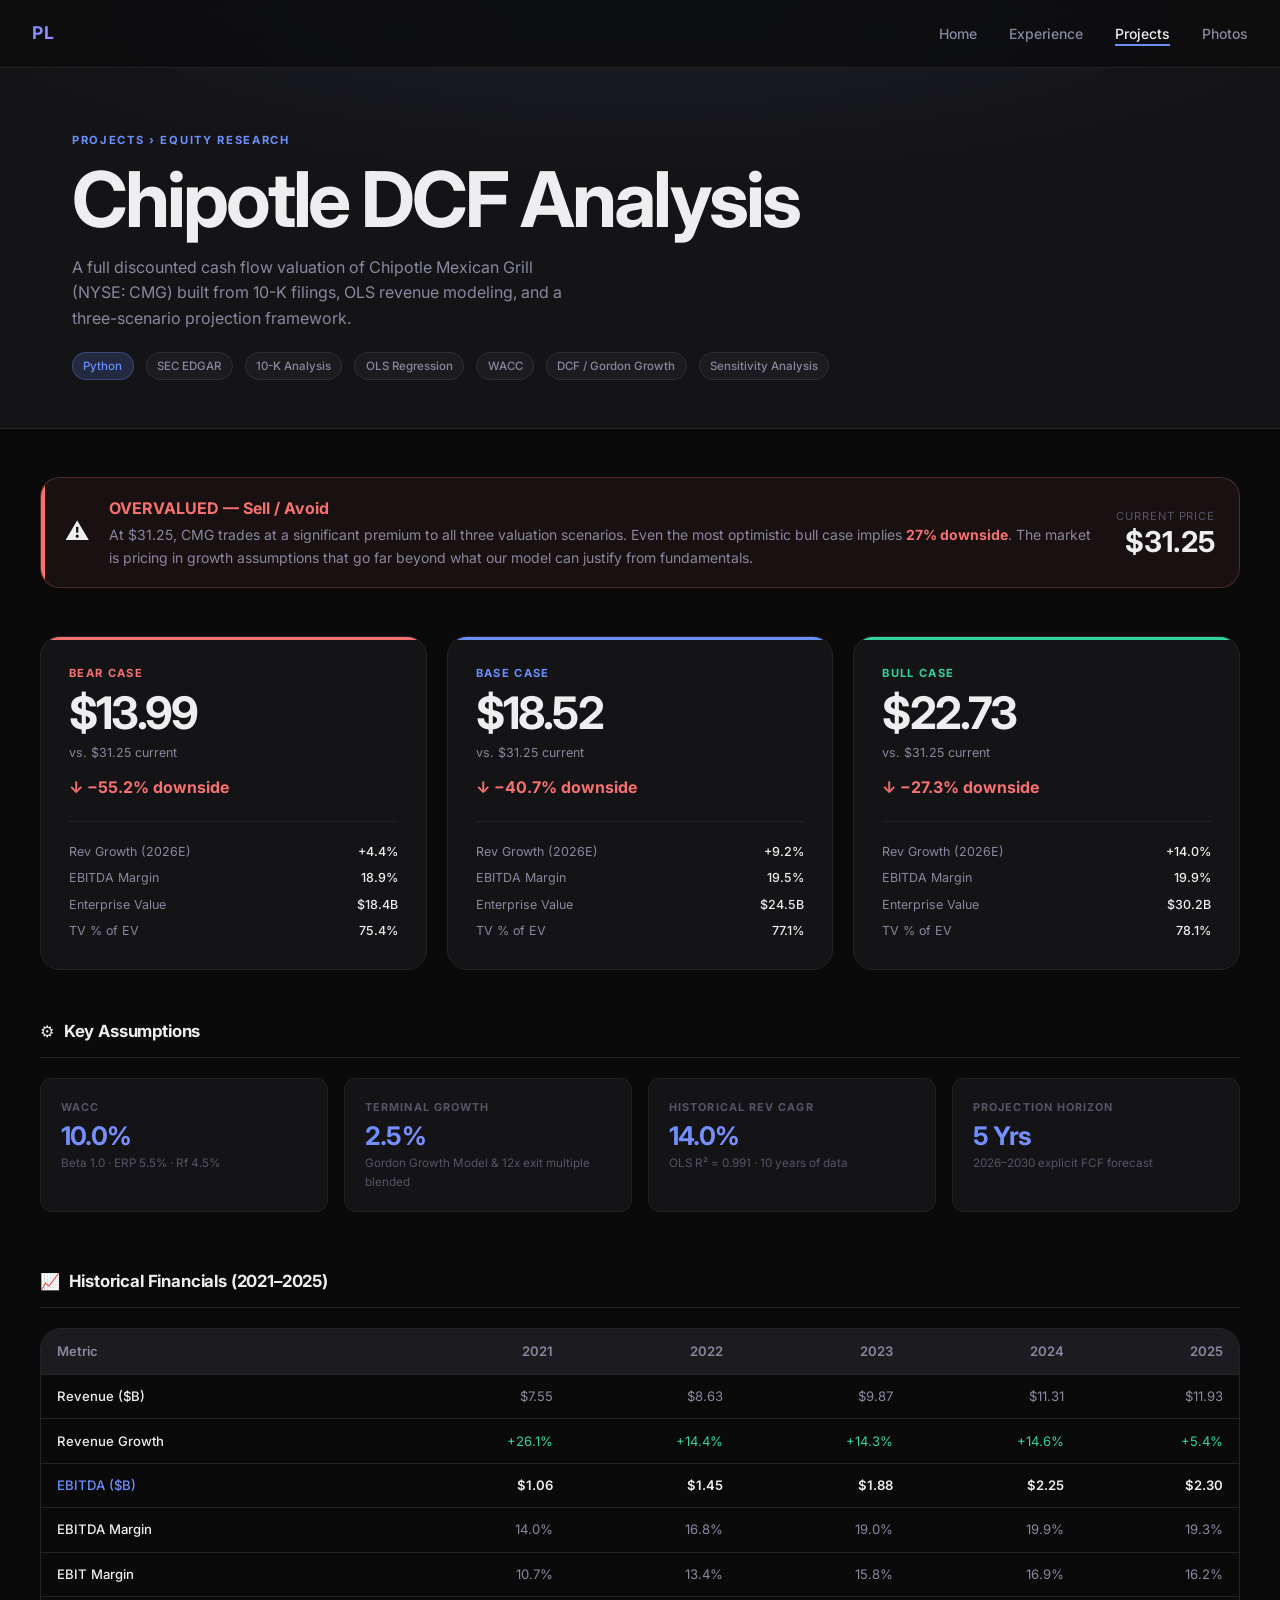
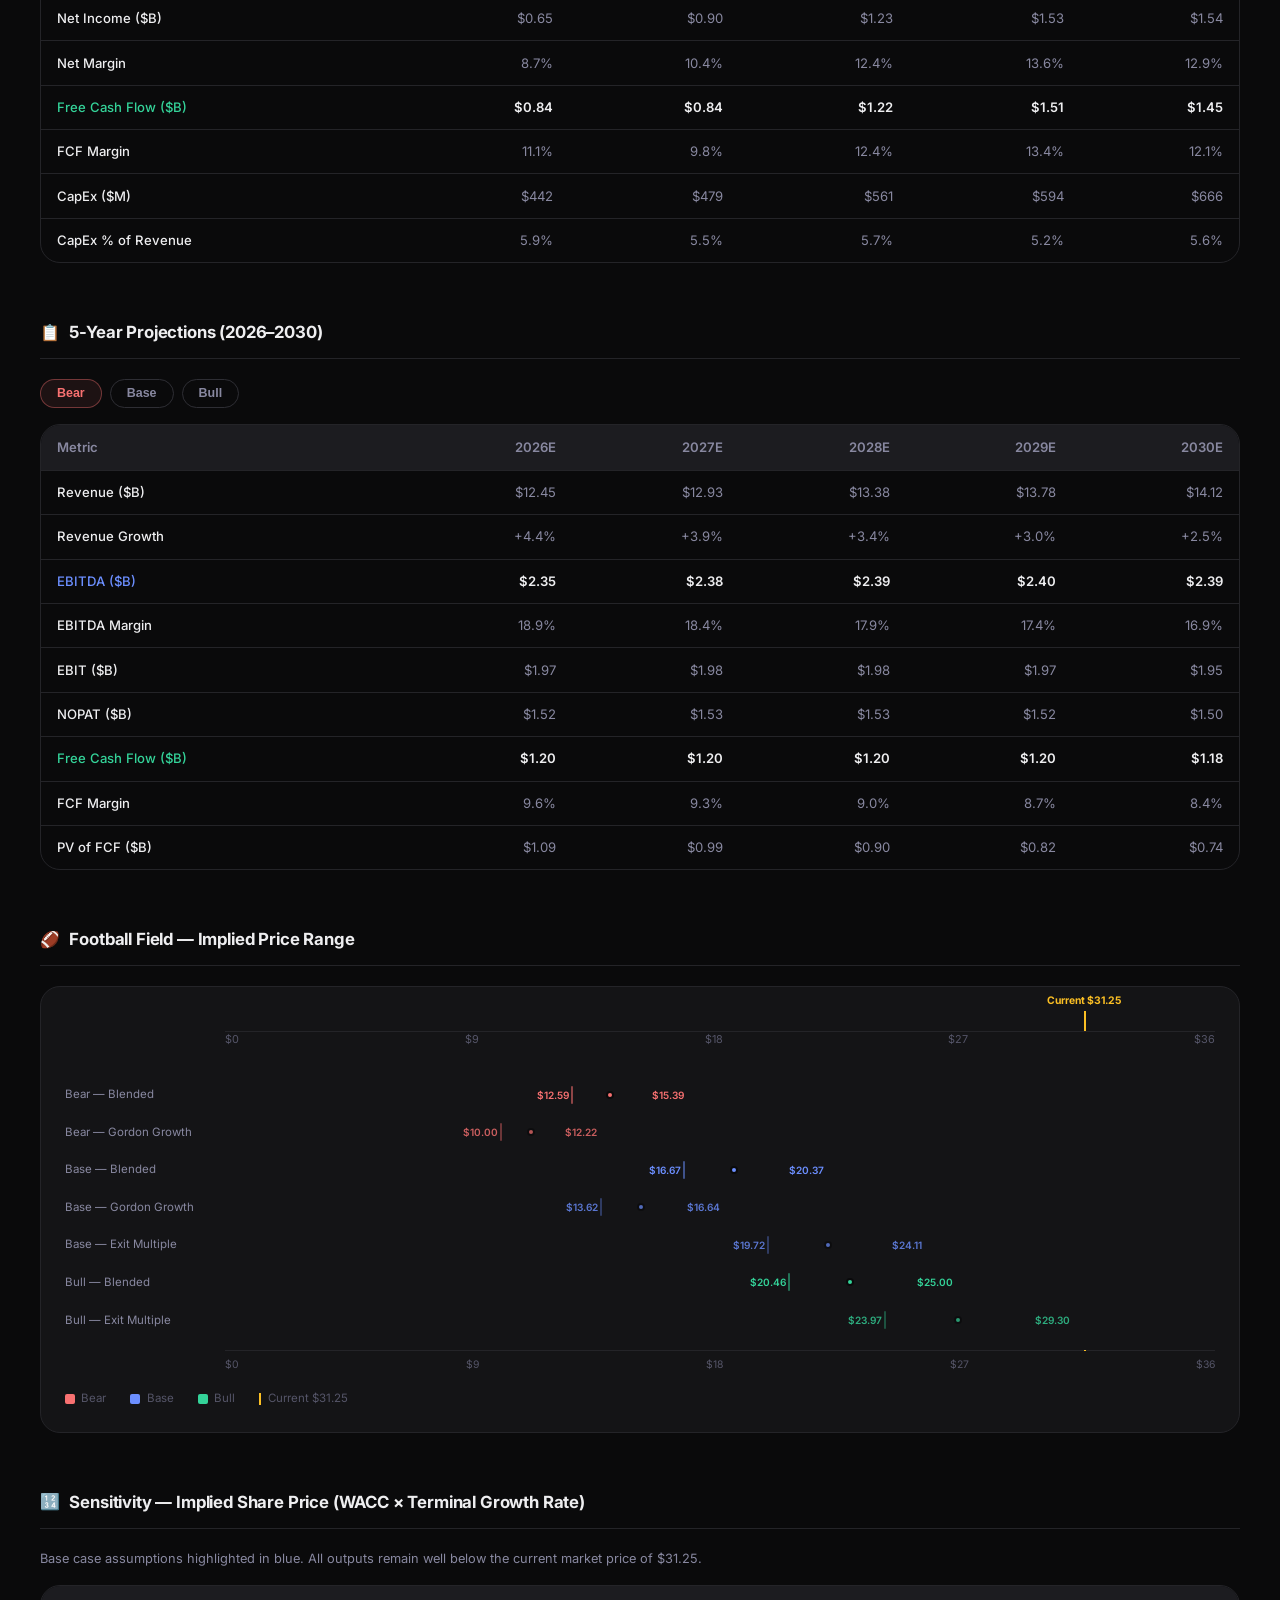
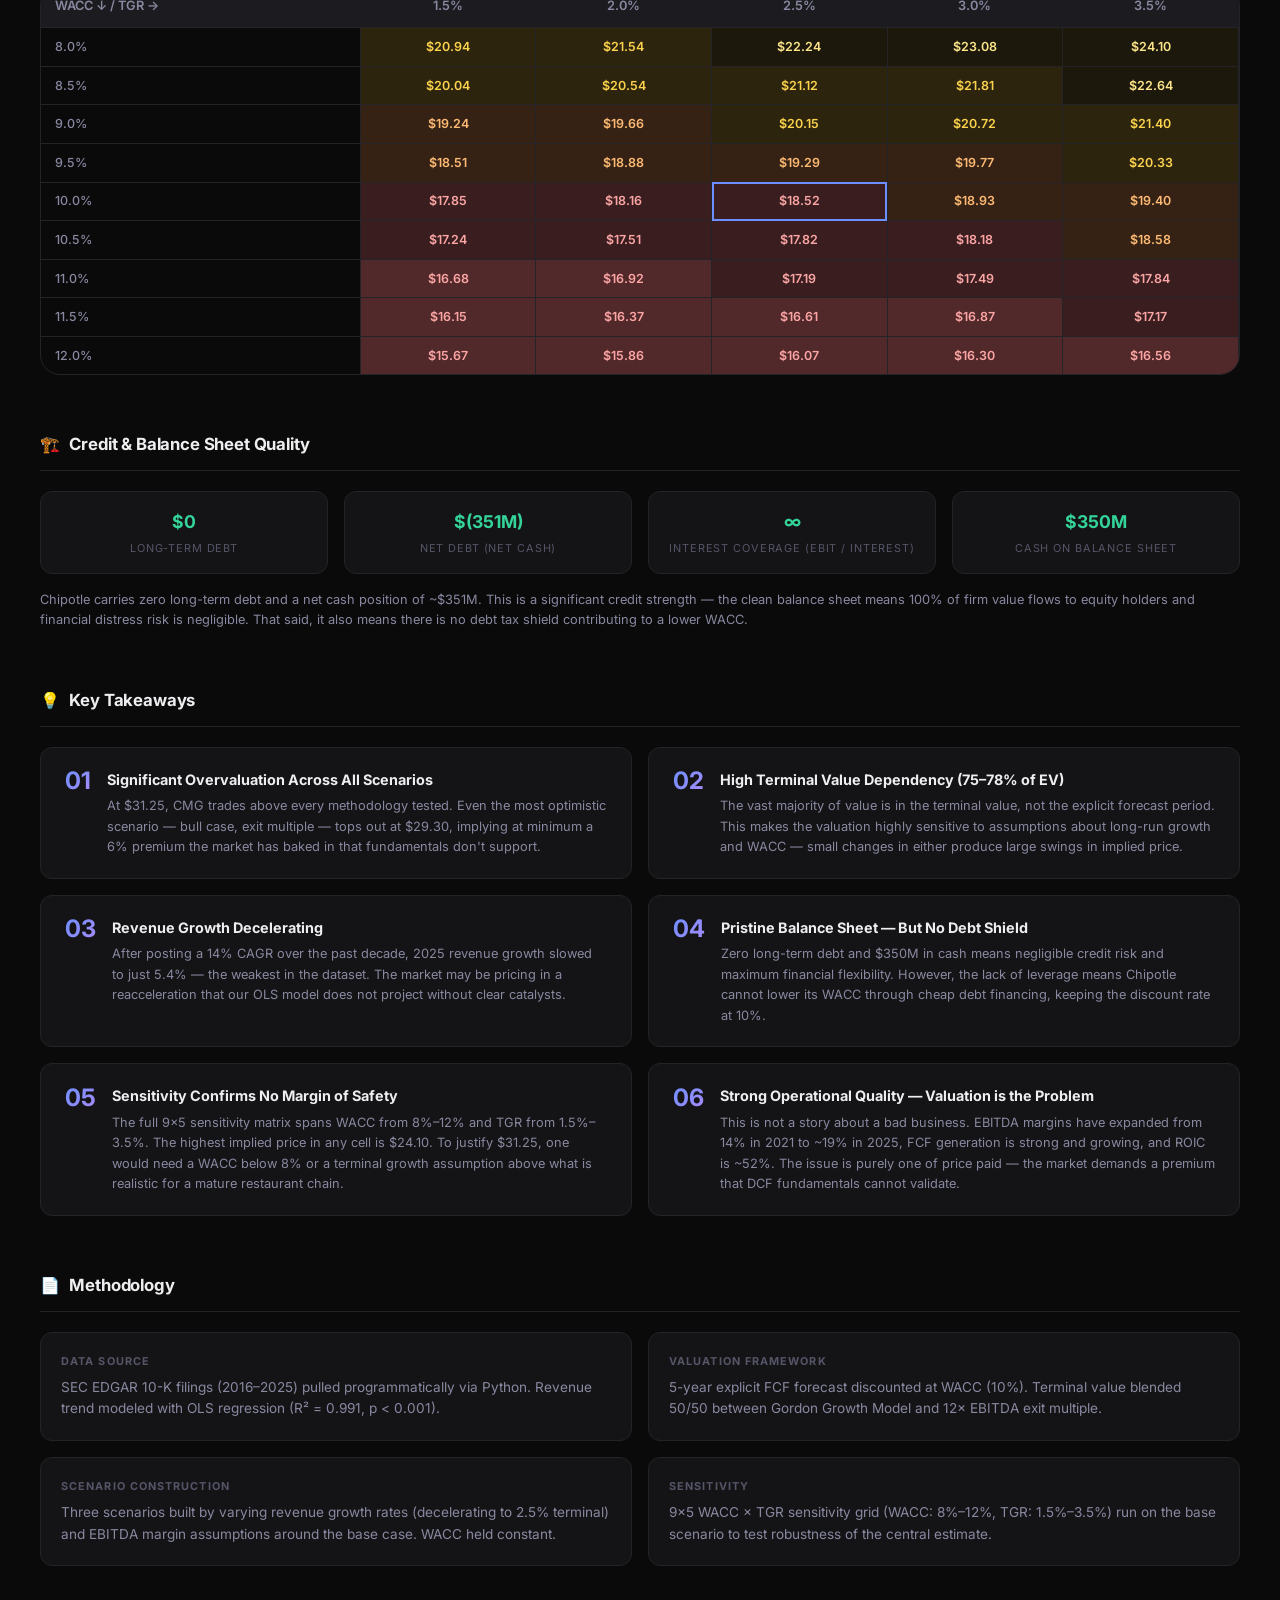
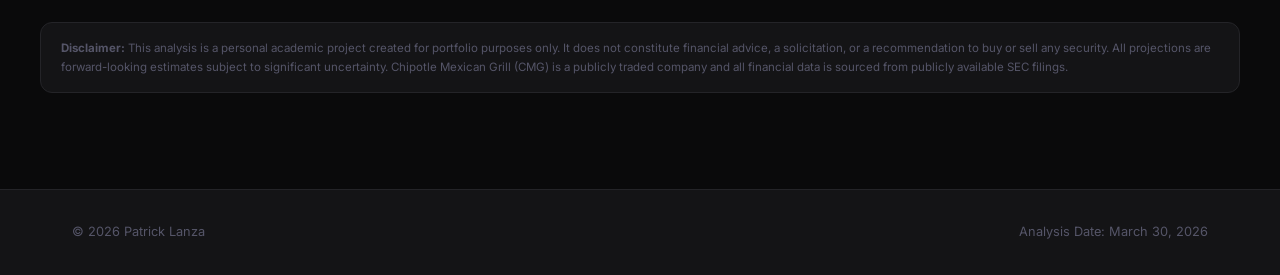
==== chipotle-dcf.html @ e3b1b2a8 "Add files via upload adding chipotle DCF" ====
<!DOCTYPE html>
<html lang="en">
<head>
  <meta charset="UTF-8" />
  <meta name="viewport" content="width=device-width, initial-scale=1.0" />
  <title>Chipotle DCF &mdash; Pat Lanza</title>
  <link rel="stylesheet" href="style.css" />
  <link rel="preconnect" href="https://fonts.googleapis.com" />
  <link rel="preconnect" href="https://fonts.gstatic.com" crossorigin />
  <link href="https://fonts.googleapis.com/css2?family=Inter:wght@300;400;500;600;700&family=Playfair+Display:ital,wght@0,700;1,700&display=swap" rel="stylesheet" />
  <style>
    /* ── DCF-specific styles ── */
    .dcf-main { padding: 3rem 0 6rem; }

    /* Verdict banner */
    .verdict-banner {
      display: flex; align-items: center; gap: 1.25rem;
      padding: 1.1rem 1.5rem;
      background: rgba(248,113,113,0.06);
      border: 1px solid rgba(248,113,113,0.25);
      border-radius: var(--radius-lg);
      margin-bottom: 3rem;
      position: relative; overflow: hidden;
    }
    .verdict-banner::before {
      content: '';
      position: absolute; left: 0; top: 0; bottom: 0; width: 4px;
      background: #f87171; border-radius: 4px 0 0 4px;
    }
    .verdict-icon { font-size: 1.5rem; }
    .verdict-text { flex: 1; }
    .verdict-text strong { color: #f87171; }
    .verdict-text p { font-size: 0.875rem; color: var(--text2); margin-top: 0.2rem; }
    .verdict-price-group { display: flex; flex-direction: column; align-items: flex-end; gap: 0.15rem; }
    .verdict-current { font-size: 0.7rem; color: var(--text3); text-transform: uppercase; letter-spacing: 0.08em; }
    .verdict-price-val { font-size: 1.8rem; font-weight: 700; color: var(--text); line-height: 1; }

    /* Scenario cards */
    .scenario-grid {
      display: grid; grid-template-columns: repeat(3,1fr); gap: 1.25rem;
      margin-bottom: 3rem;
    }
    .scenario-card {
      background: var(--surface);
      border: 1px solid var(--border);
      border-radius: var(--radius-lg);
      padding: 1.75rem;
      display: flex; flex-direction: column; gap: 0.5rem;
      position: relative; overflow: hidden;
      transition: border-color var(--transition), transform var(--transition), box-shadow var(--transition);
    }
    .scenario-card:hover {
      transform: translateY(-4px);
      box-shadow: 0 12px 40px rgba(0,0,0,0.35);
    }
    .scenario-card::before {
      content: ''; position: absolute; top: 0; left: 0; right: 0; height: 3px;
    }
    .card-bear::before { background: #f87171; }
    .card-base::before { background: var(--accent); }
    .card-bull::before { background: var(--work); }
    .card-bear:hover { border-color: rgba(248,113,113,0.3); }
    .card-base:hover { border-color: rgba(108,143,255,0.3); }
    .card-bull:hover { border-color: rgba(52,211,153,0.3); }

    .scenario-label {
      font-size: 0.7rem; font-weight: 700; letter-spacing: 0.12em; text-transform: uppercase;
    }
    .label-bear { color: #f87171; }
    .label-base { color: var(--accent); }
    .label-bull { color: var(--work); }

    .scenario-price {
      font-size: 2.8rem; font-weight: 700; letter-spacing: -0.04em; line-height: 1;
    }
    .scenario-vs { font-size: 0.78rem; color: var(--text2); }
    .scenario-updown {
      font-size: 1rem; font-weight: 700; margin-top: 0.25rem;
    }
    .down { color: #f87171; }

    .scenario-divider { height: 1px; background: var(--border); margin: 0.75rem 0; }
    .scenario-stats { display: flex; flex-direction: column; gap: 0.4rem; }
    .scenario-stat-row {
      display: flex; justify-content: space-between;
      font-size: 0.78rem;
    }
    .scenario-stat-row span:first-child { color: var(--text2); }
    .scenario-stat-row span:last-child { color: var(--text); font-weight: 500; }

    /* Section wrapper */
    .dcf-section { margin-bottom: 3.5rem; }
    .dcf-section-title {
      font-size: 1.05rem; font-weight: 700; letter-spacing: -0.01em;
      margin-bottom: 1.25rem; padding-bottom: 0.75rem;
      border-bottom: 1px solid var(--border);
      display: flex; align-items: center; gap: 0.6rem;
    }
    .dcf-section-title .sec-icon { font-size: 1rem; }

    /* Assumptions grid */
    .assumptions-grid {
      display: grid; grid-template-columns: repeat(4,1fr); gap: 1rem;
    }
    .assumption-card {
      background: var(--surface);
      border: 1px solid var(--border);
      border-radius: var(--radius);
      padding: 1.25rem;
    }
    .assumption-label {
      font-size: 0.68rem; font-weight: 700; letter-spacing: 0.1em;
      text-transform: uppercase; color: var(--text3); margin-bottom: 0.4rem;
    }
    .assumption-value {
      font-size: 1.6rem; font-weight: 700; letter-spacing: -0.03em; line-height: 1;
      background: linear-gradient(135deg, var(--accent), var(--research));
      -webkit-background-clip: text; -webkit-text-fill-color: transparent;
      background-clip: text;
    }
    .assumption-sub { font-size: 0.73rem; color: var(--text3); margin-top: 0.35rem; }

    /* Financials table */
    .fin-table-wrap { overflow-x: auto; border-radius: var(--radius-lg); border: 1px solid var(--border); }
    table.fin-table {
      width: 100%; border-collapse: collapse;
      font-size: 0.82rem;
    }
    .fin-table thead th {
      background: var(--surface2); padding: 0.75rem 1rem;
      text-align: right; font-weight: 600; color: var(--text2);
      border-bottom: 1px solid var(--border);
      white-space: nowrap;
    }
    .fin-table thead th:first-child { text-align: left; }
    .fin-table tbody tr { border-bottom: 1px solid var(--border); transition: background var(--transition); }
    .fin-table tbody tr:last-child { border-bottom: none; }
    .fin-table tbody tr:hover { background: var(--surface2); }
    .fin-table td {
      padding: 0.7rem 1rem; text-align: right;
      color: var(--text2);
    }
    .fin-table td:first-child { text-align: left; color: var(--text); font-weight: 500; }
    .fin-table .row-accent td:first-child { color: var(--accent); }
    .fin-table .row-green td:first-child { color: var(--work); }
    .fin-table .positive { color: var(--work); }
    .fin-table .highlighted { color: var(--text); font-weight: 600; }

    /* Projections table */
    .proj-tabs { display: flex; gap: 0.5rem; margin-bottom: 1rem; }
    .proj-tab {
      padding: 0.4rem 1rem; border-radius: 100px; font-size: 0.78rem; font-weight: 600;
      border: 1px solid var(--border2); background: transparent; color: var(--text2);
      cursor: pointer; transition: all var(--transition);
    }
    .proj-tab.active-bear { border-color: rgba(248,113,113,0.4); background: rgba(248,113,113,0.08); color: #f87171; }
    .proj-tab.active-base { border-color: rgba(108,143,255,0.4); background: rgba(108,143,255,0.08); color: var(--accent); }
    .proj-tab.active-bull { border-color: rgba(52,211,153,0.4); background: rgba(52,211,153,0.08); color: var(--work); }
    .proj-tab:not(.active-bear):not(.active-base):not(.active-bull):hover { border-color: var(--accent); color: var(--accent); }

    .proj-scenario { display: none; }
    .proj-scenario.active { display: block; }

    /* Football field */
    .football-wrap {
      background: var(--surface); border: 1px solid var(--border);
      border-radius: var(--radius-lg); padding: 1.5rem;
    }
    .ff-scale {
      position: relative; height: 24px; margin-bottom: 0.5rem; margin-left: 160px;
    }
    .ff-scale-labels {
      display: flex; justify-content: space-between;
      font-size: 0.68rem; color: var(--text3);
    }
    .ff-current-line {
      position: absolute; top: 0; bottom: 0; width: 2px;
      background: #fbbf24; z-index: 3;
    }
    .ff-current-label {
      position: absolute; top: -18px;
      font-size: 0.65rem; color: #fbbf24; font-weight: 700;
      transform: translateX(-50%); white-space: nowrap;
    }

    .ff-rows { display: flex; flex-direction: column; gap: 0.6rem; }
    .ff-row { display: flex; align-items: center; gap: 0; }
    .ff-row-label {
      width: 160px; flex-shrink: 0;
      font-size: 0.72rem; color: var(--text2); padding-right: 0.75rem;
      line-height: 1.3;
    }
    .ff-bar-area {
      position: relative; flex: 1; height: 28px;
    }
    .ff-bar {
      position: absolute; top: 50%; transform: translateY(-50%);
      height: 18px; border-radius: 4px; opacity: 0.8;
    }
    .ff-mid-dot {
      position: absolute; top: 50%; transform: translate(-50%,-50%);
      width: 8px; height: 8px; border-radius: 50%;
      border: 2px solid var(--bg); z-index: 2;
    }
    .ff-price-label {
      position: absolute; top: 50%; transform: translateY(-50%);
      font-size: 0.63rem; font-weight: 600; white-space: nowrap;
    }

    /* Sensitivity table */
    .sens-table-wrap { overflow-x: auto; border-radius: var(--radius-lg); border: 1px solid var(--border); }
    table.sens-table {
      width: 100%; border-collapse: collapse; font-size: 0.8rem;
    }
    .sens-table th {
      background: var(--surface2); padding: 0.65rem 0.85rem;
      font-weight: 600; color: var(--text2); border-bottom: 1px solid var(--border);
      text-align: center; white-space: nowrap;
    }
    .sens-table th:first-child { text-align: left; }
    .sens-table td {
      padding: 0.55rem 0.85rem; text-align: center;
      border-bottom: 1px solid var(--border); border-right: 1px solid var(--border);
      font-weight: 600; font-size: 0.78rem;
      transition: filter var(--transition);
    }
    .sens-table td:first-child { text-align: left; color: var(--text2); font-weight: 500; }
    .sens-table tr:last-child td { border-bottom: none; }
    /* Heat: all below $31.25 — shade from deep red (far below) to amber (closest) */
    .heat-1 { background: rgba(248,113,113,0.30); color: #fca5a5; }
    .heat-2 { background: rgba(248,113,113,0.20); color: #fca5a5; }
    .heat-3 { background: rgba(251,146,60,0.18); color: #fdba74; }
    .heat-4 { background: rgba(251,191,36,0.14); color: #fcd34d; }
    .heat-5 { background: rgba(251,191,36,0.08); color: #fde68a; }
    .sens-highlight { outline: 2px solid var(--accent); outline-offset: -2px; }

    /* Takeaways */
    .takeaways-grid { display: grid; grid-template-columns: 1fr 1fr; gap: 1rem; }
    .takeaway-card {
      background: var(--surface);
      border: 1px solid var(--border);
      border-radius: var(--radius);
      padding: 1.25rem 1.5rem;
      display: flex; gap: 1rem; align-items: flex-start;
      transition: border-color var(--transition), transform var(--transition);
    }
    .takeaway-card:hover { border-color: var(--border2); transform: translateY(-2px); }
    .takeaway-num {
      font-size: 1.5rem; font-weight: 700; line-height: 1;
      background: linear-gradient(135deg, var(--accent), var(--research));
      -webkit-background-clip: text; -webkit-text-fill-color: transparent;
      background-clip: text; flex-shrink: 0; padding-top: 0.1rem;
    }
    .takeaway-body h4 { font-size: 0.9rem; font-weight: 700; margin-bottom: 0.35rem; }
    .takeaway-body p { font-size: 0.8rem; color: var(--text2); line-height: 1.6; }

    /* Credit strip */
    .credit-strip {
      display: grid; grid-template-columns: repeat(4,1fr); gap: 1rem;
    }
    .credit-item {
      background: var(--surface); border: 1px solid var(--border);
      border-radius: var(--radius); padding: 1rem;
      text-align: center;
    }
    .credit-val { font-size: 1.1rem; font-weight: 700; color: var(--work); }
    .credit-label { font-size: 0.68rem; color: var(--text3); text-transform: uppercase; letter-spacing: 0.08em; margin-top: 0.2rem; }

    /* Disclaimer */
    .disclaimer {
      margin-top: 3rem; padding: 1rem 1.25rem;
      background: var(--surface); border: 1px solid var(--border);
      border-radius: var(--radius); font-size: 0.72rem; color: var(--text3); line-height: 1.6;
    }

    @media (max-width: 900px) {
      .scenario-grid { grid-template-columns: 1fr; }
      .assumptions-grid { grid-template-columns: 1fr 1fr; }
      .takeaways-grid { grid-template-columns: 1fr; }
      .credit-strip { grid-template-columns: 1fr 1fr; }
    }
    @media (max-width: 600px) {
      .assumptions-grid { grid-template-columns: 1fr 1fr; }
      .ff-row-label { width: 110px; font-size: 0.65rem; }
    }
  </style>
</head>
<body class="inner-page">

  <!-- Nav -->
  <nav class="nav">
    <a href="index.html" class="nav-logo">PL</a>
    <ul class="nav-links">
      <li><a href="index.html">Home</a></li>
      <li><a href="experience.html">Experience</a></li>
      <li><a href="projects.html" class="active">Projects</a></li>
      <li><a href="photos.html">Photos</a></li>
    </ul>
    <button class="nav-menu-btn" aria-label="Toggle menu">
      <span></span><span></span><span></span>
    </button>
  </nav>

  <!-- Page Hero -->
  <header class="page-hero">
    <div class="container">
      <div class="section-label">Projects &rsaquo; Equity Research</div>
      <h1 class="page-hero-title">Chipotle DCF Analysis</h1>
      <p class="page-hero-sub">A full discounted cash flow valuation of Chipotle Mexican Grill (NYSE: CMG) built from 10-K filings, OLS revenue modeling, and a three-scenario projection framework.</p>
      <div style="display:flex; gap:0.75rem; margin-top:1.25rem; flex-wrap:wrap;">
        <span class="tag tag-accent">Python</span>
        <span class="tag">SEC EDGAR</span>
        <span class="tag">10-K Analysis</span>
        <span class="tag">OLS Regression</span>
        <span class="tag">WACC</span>
        <span class="tag">DCF / Gordon Growth</span>
        <span class="tag">Sensitivity Analysis</span>
      </div>
    </div>
  </header>

  <main class="container dcf-main">

    <!-- Verdict -->
    <div class="verdict-banner reveal">
      <div class="verdict-icon">&#9888;&#65039;</div>
      <div class="verdict-text">
        <strong>OVERVALUED &mdash; Sell / Avoid</strong>
        <p>At $31.25, CMG trades at a significant premium to all three valuation scenarios. Even the most optimistic bull case implies <strong>27% downside</strong>. The market is pricing in growth assumptions that go far beyond what our model can justify from fundamentals.</p>
      </div>
      <div class="verdict-price-group">
        <span class="verdict-current">Current Price</span>
        <span class="verdict-price-val">$31.25</span>
      </div>
    </div>

    <!-- Scenario Cards -->
    <div class="scenario-grid">
      <!-- Bear -->
      <div class="scenario-card card-bear reveal">
        <div class="scenario-label label-bear">Bear Case</div>
        <div class="scenario-price">$13.99</div>
        <div class="scenario-vs">vs. $31.25 current</div>
        <div class="scenario-updown down">&darr; &minus;55.2% downside</div>
        <div class="scenario-divider"></div>
        <div class="scenario-stats">
          <div class="scenario-stat-row"><span>Rev Growth (2026E)</span><span>+4.4%</span></div>
          <div class="scenario-stat-row"><span>EBITDA Margin</span><span>18.9%</span></div>
          <div class="scenario-stat-row"><span>Enterprise Value</span><span>$18.4B</span></div>
          <div class="scenario-stat-row"><span>TV % of EV</span><span>75.4%</span></div>
        </div>
      </div>
      <!-- Base -->
      <div class="scenario-card card-base reveal">
        <div class="scenario-label label-base">Base Case</div>
        <div class="scenario-price">$18.52</div>
        <div class="scenario-vs">vs. $31.25 current</div>
        <div class="scenario-updown down">&darr; &minus;40.7% downside</div>
        <div class="scenario-divider"></div>
        <div class="scenario-stats">
          <div class="scenario-stat-row"><span>Rev Growth (2026E)</span><span>+9.2%</span></div>
          <div class="scenario-stat-row"><span>EBITDA Margin</span><span>19.5%</span></div>
          <div class="scenario-stat-row"><span>Enterprise Value</span><span>$24.5B</span></div>
          <div class="scenario-stat-row"><span>TV % of EV</span><span>77.1%</span></div>
        </div>
      </div>
      <!-- Bull -->
      <div class="scenario-card card-bull reveal">
        <div class="scenario-label label-bull">Bull Case</div>
        <div class="scenario-price">$22.73</div>
        <div class="scenario-vs">vs. $31.25 current</div>
        <div class="scenario-updown down">&darr; &minus;27.3% downside</div>
        <div class="scenario-divider"></div>
        <div class="scenario-stats">
          <div class="scenario-stat-row"><span>Rev Growth (2026E)</span><span>+14.0%</span></div>
          <div class="scenario-stat-row"><span>EBITDA Margin</span><span>19.9%</span></div>
          <div class="scenario-stat-row"><span>Enterprise Value</span><span>$30.2B</span></div>
          <div class="scenario-stat-row"><span>TV % of EV</span><span>78.1%</span></div>
        </div>
      </div>
    </div>

    <!-- Key Assumptions -->
    <div class="dcf-section reveal">
      <div class="dcf-section-title"><span class="sec-icon">&#9881;&#65039;</span> Key Assumptions</div>
      <div class="assumptions-grid">
        <div class="assumption-card">
          <div class="assumption-label">WACC</div>
          <div class="assumption-value">10.0%</div>
          <div class="assumption-sub">Beta 1.0 &middot; ERP 5.5% &middot; Rf 4.5%</div>
        </div>
        <div class="assumption-card">
          <div class="assumption-label">Terminal Growth</div>
          <div class="assumption-value">2.5%</div>
          <div class="assumption-sub">Gordon Growth Model &amp; 12x exit multiple blended</div>
        </div>
        <div class="assumption-card">
          <div class="assumption-label">Historical Rev CAGR</div>
          <div class="assumption-value">14.0%</div>
          <div class="assumption-sub">OLS R&sup2; = 0.991 &middot; 10 years of data</div>
        </div>
        <div class="assumption-card">
          <div class="assumption-label">Projection Horizon</div>
          <div class="assumption-value">5 Yrs</div>
          <div class="assumption-sub">2026&ndash;2030 explicit FCF forecast</div>
        </div>
      </div>
    </div>

    <!-- Historical Financials -->
    <div class="dcf-section reveal">
      <div class="dcf-section-title"><span class="sec-icon">&#128200;</span> Historical Financials (2021&ndash;2025)</div>
      <div class="fin-table-wrap">
        <table class="fin-table">
          <thead>
            <tr>
              <th>Metric</th>
              <th>2021</th>
              <th>2022</th>
              <th>2023</th>
              <th>2024</th>
              <th>2025</th>
            </tr>
          </thead>
          <tbody>
            <tr>
              <td>Revenue ($B)</td>
              <td>$7.55</td><td>$8.63</td><td>$9.87</td><td>$11.31</td><td>$11.93</td>
            </tr>
            <tr>
              <td>Revenue Growth</td>
              <td class="positive">+26.1%</td><td class="positive">+14.4%</td><td class="positive">+14.3%</td><td class="positive">+14.6%</td><td class="positive">+5.4%</td>
            </tr>
            <tr class="row-accent">
              <td>EBITDA ($B)</td>
              <td class="highlighted">$1.06</td><td class="highlighted">$1.45</td><td class="highlighted">$1.88</td><td class="highlighted">$2.25</td><td class="highlighted">$2.30</td>
            </tr>
            <tr>
              <td>EBITDA Margin</td>
              <td>14.0%</td><td>16.8%</td><td>19.0%</td><td>19.9%</td><td>19.3%</td>
            </tr>
            <tr>
              <td>EBIT Margin</td>
              <td>10.7%</td><td>13.4%</td><td>15.8%</td><td>16.9%</td><td>16.2%</td>
            </tr>
            <tr>
              <td>Net Income ($B)</td>
              <td>$0.65</td><td>$0.90</td><td>$1.23</td><td>$1.53</td><td>$1.54</td>
            </tr>
            <tr>
              <td>Net Margin</td>
              <td>8.7%</td><td>10.4%</td><td>12.4%</td><td>13.6%</td><td>12.9%</td>
            </tr>
            <tr class="row-green">
              <td>Free Cash Flow ($B)</td>
              <td class="highlighted">$0.84</td><td class="highlighted">$0.84</td><td class="highlighted">$1.22</td><td class="highlighted">$1.51</td><td class="highlighted">$1.45</td>
            </tr>
            <tr>
              <td>FCF Margin</td>
              <td>11.1%</td><td>9.8%</td><td>12.4%</td><td>13.4%</td><td>12.1%</td>
            </tr>
            <tr>
              <td>CapEx ($M)</td>
              <td>$442</td><td>$479</td><td>$561</td><td>$594</td><td>$666</td>
            </tr>
            <tr>
              <td>CapEx % of Revenue</td>
              <td>5.9%</td><td>5.5%</td><td>5.7%</td><td>5.2%</td><td>5.6%</td>
            </tr>
          </tbody>
        </table>
      </div>
    </div>

    <!-- Projections -->
    <div class="dcf-section reveal">
      <div class="dcf-section-title"><span class="sec-icon">&#128203;</span> 5-Year Projections (2026&ndash;2030)</div>
      <div class="proj-tabs">
        <button class="proj-tab active-bear" onclick="switchScenario('bear', this)">Bear</button>
        <button class="proj-tab" onclick="switchScenario('base', this)">Base</button>
        <button class="proj-tab" onclick="switchScenario('bull', this)">Bull</button>
      </div>

      <!-- Bear projections -->
      <div class="proj-scenario active" id="proj-bear">
        <div class="fin-table-wrap">
          <table class="fin-table">
            <thead>
              <tr><th>Metric</th><th>2026E</th><th>2027E</th><th>2028E</th><th>2029E</th><th>2030E</th></tr>
            </thead>
            <tbody>
              <tr><td>Revenue ($B)</td><td>$12.45</td><td>$12.93</td><td>$13.38</td><td>$13.78</td><td>$14.12</td></tr>
              <tr><td>Revenue Growth</td><td>+4.4%</td><td>+3.9%</td><td>+3.4%</td><td>+3.0%</td><td>+2.5%</td></tr>
              <tr class="row-accent"><td>EBITDA ($B)</td><td class="highlighted">$2.35</td><td class="highlighted">$2.38</td><td class="highlighted">$2.39</td><td class="highlighted">$2.40</td><td class="highlighted">$2.39</td></tr>
              <tr><td>EBITDA Margin</td><td>18.9%</td><td>18.4%</td><td>17.9%</td><td>17.4%</td><td>16.9%</td></tr>
              <tr><td>EBIT ($B)</td><td>$1.97</td><td>$1.98</td><td>$1.98</td><td>$1.97</td><td>$1.95</td></tr>
              <tr><td>NOPAT ($B)</td><td>$1.52</td><td>$1.53</td><td>$1.53</td><td>$1.52</td><td>$1.50</td></tr>
              <tr class="row-green"><td>Free Cash Flow ($B)</td><td class="highlighted">$1.20</td><td class="highlighted">$1.20</td><td class="highlighted">$1.20</td><td class="highlighted">$1.20</td><td class="highlighted">$1.18</td></tr>
              <tr><td>FCF Margin</td><td>9.6%</td><td>9.3%</td><td>9.0%</td><td>8.7%</td><td>8.4%</td></tr>
              <tr><td>PV of FCF ($B)</td><td>$1.09</td><td>$0.99</td><td>$0.90</td><td>$0.82</td><td>$0.74</td></tr>
            </tbody>
          </table>
        </div>
      </div>

      <!-- Base projections -->
      <div class="proj-scenario" id="proj-base">
        <div class="fin-table-wrap">
          <table class="fin-table">
            <thead>
              <tr><th>Metric</th><th>2026E</th><th>2027E</th><th>2028E</th><th>2029E</th><th>2030E</th></tr>
            </thead>
            <tbody>
              <tr><td>Revenue ($B)</td><td>$13.02</td><td>$14.00</td><td>$14.82</td><td>$15.43</td><td>$15.82</td></tr>
              <tr><td>Revenue Growth</td><td>+9.2%</td><td>+7.5%</td><td>+5.8%</td><td>+4.2%</td><td>+2.5%</td></tr>
              <tr class="row-accent"><td>EBITDA ($B)</td><td class="highlighted">$2.54</td><td class="highlighted">$2.74</td><td class="highlighted">$2.92</td><td class="highlighted">$3.05</td><td class="highlighted">$3.15</td></tr>
              <tr><td>EBITDA Margin</td><td>19.5%</td><td>19.6%</td><td>19.7%</td><td>19.8%</td><td>19.9%</td></tr>
              <tr><td>EBIT ($B)</td><td>$2.14</td><td>$2.31</td><td>$2.46</td><td>$2.58</td><td>$2.66</td></tr>
              <tr><td>NOPAT ($B)</td><td>$1.65</td><td>$1.78</td><td>$1.90</td><td>$1.99</td><td>$2.05</td></tr>
              <tr class="row-green"><td>Free Cash Flow ($B)</td><td class="highlighted">$1.28</td><td class="highlighted">$1.41</td><td class="highlighted">$1.52</td><td class="highlighted">$1.62</td><td class="highlighted">$1.69</td></tr>
              <tr><td>FCF Margin</td><td>9.8%</td><td>10.1%</td><td>10.3%</td><td>10.5%</td><td>10.7%</td></tr>
              <tr><td>PV of FCF ($B)</td><td>$1.17</td><td>$1.16</td><td>$1.14</td><td>$1.10</td><td>$1.05</td></tr>
            </tbody>
          </table>
        </div>
      </div>

      <!-- Bull projections -->
      <div class="proj-scenario" id="proj-bull">
        <div class="fin-table-wrap">
          <table class="fin-table">
            <thead>
              <tr><th>Metric</th><th>2026E</th><th>2027E</th><th>2028E</th><th>2029E</th><th>2030E</th></tr>
            </thead>
            <tbody>
              <tr><td>Revenue ($B)</td><td>$13.59</td><td>$15.10</td><td>$16.35</td><td>$17.22</td><td>$17.66</td></tr>
              <tr><td>Revenue Growth</td><td>+14.0%</td><td>+11.1%</td><td>+8.2%</td><td>+5.4%</td><td>+2.5%</td></tr>
              <tr class="row-accent"><td>EBITDA ($B)</td><td class="highlighted">$2.70</td><td class="highlighted">$3.08</td><td class="highlighted">$3.42</td><td class="highlighted">$3.68</td><td class="highlighted">$3.87</td></tr>
              <tr><td>EBITDA Margin</td><td>19.9%</td><td>20.4%</td><td>20.9%</td><td>21.4%</td><td>21.9%</td></tr>
              <tr><td>EBIT ($B)</td><td>$2.29</td><td>$2.62</td><td>$2.91</td><td>$3.16</td><td>$3.32</td></tr>
              <tr><td>NOPAT ($B)</td><td>$1.76</td><td>$2.01</td><td>$2.24</td><td>$2.43</td><td>$2.56</td></tr>
              <tr class="row-green"><td>Free Cash Flow ($B)</td><td class="highlighted">$1.35</td><td class="highlighted">$1.59</td><td class="highlighted">$1.81</td><td class="highlighted">$2.01</td><td class="highlighted">$2.16</td></tr>
              <tr><td>FCF Margin</td><td>9.9%</td><td>10.5%</td><td>11.1%</td><td>11.6%</td><td>12.2%</td></tr>
              <tr><td>PV of FCF ($B)</td><td>$1.23</td><td>$1.31</td><td>$1.36</td><td>$1.37</td><td>$1.34</td></tr>
            </tbody>
          </table>
        </div>
      </div>
    </div>

    <!-- Football Field -->
    <div class="dcf-section reveal">
      <div class="dcf-section-title"><span class="sec-icon">&#127944;</span> Football Field &mdash; Implied Price Range</div>
      <div class="football-wrap">
        <!-- Scale header -->
        <div style="margin-left:160px; position:relative; margin-bottom:2rem;">
          <div style="position:relative; height:20px;">
            <div class="ff-current-line" style="left: calc(31.25 / 36 * 100%)">
              <span class="ff-current-label">Current $31.25</span>
            </div>
          </div>
          <div class="ff-scale-labels">
            <span>$0</span><span>$9</span><span>$18</span><span>$27</span><span>$36</span>
          </div>
          <div style="position:absolute; top:20px; left:0; right:0; height:1px; background:var(--border);"></div>
        </div>

        <div class="ff-rows">
          <!-- Bear Blended -->
          <div class="ff-row">
            <div class="ff-row-label">Bear — Blended</div>
            <div class="ff-bar-area">
              <div class="ff-bar" style="left:calc(12.59/36*100%); width:calc((15.39-12.59)/36*100%); background:rgba(248,113,113,0.35); border:1px solid rgba(248,113,113,0.5);"></div>
              <div class="ff-mid-dot" style="left:calc(13.99/36*100%); background:#f87171;"></div>
              <span class="ff-price-label" style="left:calc(12.59/36*100% - 2px); transform:translateX(-100%) translateY(-50%); color:#f87171;">$12.59</span>
              <span class="ff-price-label" style="left:calc(15.39/36*100% + 4px); transform:translateY(-50%); color:#f87171;">$15.39</span>
            </div>
          </div>
          <!-- Bear GGM -->
          <div class="ff-row">
            <div class="ff-row-label">Bear — Gordon Growth</div>
            <div class="ff-bar-area">
              <div class="ff-bar" style="left:calc(10.00/36*100%); width:calc((12.22-10.00)/36*100%); background:rgba(248,113,113,0.2); border:1px solid rgba(248,113,113,0.35);"></div>
              <div class="ff-mid-dot" style="left:calc(11.11/36*100%); background:#f87171; opacity:0.7;"></div>
              <span class="ff-price-label" style="left:calc(10.00/36*100% - 2px); transform:translateX(-100%) translateY(-50%); color:#f87171; opacity:0.8;">$10.00</span>
              <span class="ff-price-label" style="left:calc(12.22/36*100% + 4px); transform:translateY(-50%); color:#f87171; opacity:0.8;">$12.22</span>
            </div>
          </div>
          <!-- Base Blended -->
          <div class="ff-row">
            <div class="ff-row-label">Base — Blended</div>
            <div class="ff-bar-area">
              <div class="ff-bar" style="left:calc(16.67/36*100%); width:calc((20.37-16.67)/36*100%); background:rgba(108,143,255,0.25); border:1px solid rgba(108,143,255,0.5);"></div>
              <div class="ff-mid-dot" style="left:calc(18.52/36*100%); background:var(--accent);"></div>
              <span class="ff-price-label" style="left:calc(16.67/36*100% - 2px); transform:translateX(-100%) translateY(-50%); color:var(--accent);">$16.67</span>
              <span class="ff-price-label" style="left:calc(20.37/36*100% + 4px); transform:translateY(-50%); color:var(--accent);">$20.37</span>
            </div>
          </div>
          <!-- Base GGM -->
          <div class="ff-row">
            <div class="ff-row-label">Base — Gordon Growth</div>
            <div class="ff-bar-area">
              <div class="ff-bar" style="left:calc(13.62/36*100%); width:calc((16.64-13.62)/36*100%); background:rgba(108,143,255,0.15); border:1px solid rgba(108,143,255,0.3);"></div>
              <div class="ff-mid-dot" style="left:calc(15.13/36*100%); background:var(--accent); opacity:0.7;"></div>
              <span class="ff-price-label" style="left:calc(13.62/36*100% - 2px); transform:translateX(-100%) translateY(-50%); color:var(--accent); opacity:0.8;">$13.62</span>
              <span class="ff-price-label" style="left:calc(16.64/36*100% + 4px); transform:translateY(-50%); color:var(--accent); opacity:0.8;">$16.64</span>
            </div>
          </div>
          <!-- Base Exit -->
          <div class="ff-row">
            <div class="ff-row-label">Base — Exit Multiple</div>
            <div class="ff-bar-area">
              <div class="ff-bar" style="left:calc(19.72/36*100%); width:calc((24.11-19.72)/36*100%); background:rgba(108,143,255,0.15); border:1px solid rgba(108,143,255,0.3);"></div>
              <div class="ff-mid-dot" style="left:calc(21.91/36*100%); background:var(--accent); opacity:0.7;"></div>
              <span class="ff-price-label" style="left:calc(19.72/36*100% - 2px); transform:translateX(-100%) translateY(-50%); color:var(--accent); opacity:0.8;">$19.72</span>
              <span class="ff-price-label" style="left:calc(24.11/36*100% + 4px); transform:translateY(-50%); color:var(--accent); opacity:0.8;">$24.11</span>
            </div>
          </div>
          <!-- Bull Blended -->
          <div class="ff-row">
            <div class="ff-row-label">Bull — Blended</div>
            <div class="ff-bar-area">
              <div class="ff-bar" style="left:calc(20.46/36*100%); width:calc((25.00-20.46)/36*100%); background:rgba(52,211,153,0.25); border:1px solid rgba(52,211,153,0.5);"></div>
              <div class="ff-mid-dot" style="left:calc(22.73/36*100%); background:var(--work);"></div>
              <span class="ff-price-label" style="left:calc(20.46/36*100% - 2px); transform:translateX(-100%) translateY(-50%); color:var(--work);">$20.46</span>
              <span class="ff-price-label" style="left:calc(25.00/36*100% + 4px); transform:translateY(-50%); color:var(--work);">$25.00</span>
            </div>
          </div>
          <!-- Bull Exit -->
          <div class="ff-row">
            <div class="ff-row-label">Bull — Exit Multiple</div>
            <div class="ff-bar-area">
              <div class="ff-bar" style="left:calc(23.97/36*100%); width:calc((29.30-23.97)/36*100%); background:rgba(52,211,153,0.15); border:1px solid rgba(52,211,153,0.3);"></div>
              <div class="ff-mid-dot" style="left:calc(26.64/36*100%); background:var(--work); opacity:0.7;"></div>
              <span class="ff-price-label" style="left:calc(23.97/36*100% - 2px); transform:translateX(-100%) translateY(-50%); color:var(--work); opacity:0.8;">$23.97</span>
              <span class="ff-price-label" style="left:calc(29.30/36*100% + 4px); transform:translateY(-50%); color:var(--work); opacity:0.8;">$29.30</span>
            </div>
          </div>
        </div>
        <div style="margin-left:160px; margin-top:1rem;">
          <div style="height:1px; background:var(--border); position:relative;">
            <div style="position:absolute; top:0; bottom:0; width:2px; background:#fbbf24; left:calc(31.25/36*100%);"></div>
          </div>
          <div style="display:flex; justify-content:space-between; margin-top:0.35rem; font-size:0.65rem; color:var(--text3);">
            <span>$0</span><span>$9</span><span>$18</span><span>$27</span><span>$36</span>
          </div>
        </div>
        <div style="margin-top:1rem; display:flex; gap:1.5rem; font-size:0.72rem; color:var(--text3); flex-wrap:wrap;">
          <span style="display:flex;align-items:center;gap:0.4rem;"><span style="width:10px;height:10px;background:#f87171;border-radius:2px;display:inline-block;"></span> Bear</span>
          <span style="display:flex;align-items:center;gap:0.4rem;"><span style="width:10px;height:10px;background:var(--accent);border-radius:2px;display:inline-block;"></span> Base</span>
          <span style="display:flex;align-items:center;gap:0.4rem;"><span style="width:10px;height:10px;background:var(--work);border-radius:2px;display:inline-block;"></span> Bull</span>
          <span style="display:flex;align-items:center;gap:0.4rem;"><span style="width:2px;height:12px;background:#fbbf24;display:inline-block;"></span> Current $31.25</span>
        </div>
      </div>
    </div>

    <!-- Sensitivity Table -->
    <div class="dcf-section reveal">
      <div class="dcf-section-title"><span class="sec-icon">&#128290;</span> Sensitivity — Implied Share Price (WACC &times; Terminal Growth Rate)</div>
      <p style="font-size:0.8rem; color:var(--text2); margin-bottom:1rem;">Base case assumptions highlighted in blue. All outputs remain well below the current market price of $31.25.</p>
      <div class="sens-table-wrap">
        <table class="sens-table">
          <thead>
            <tr>
              <th>WACC &darr; / TGR &rarr;</th>
              <th>1.5%</th><th>2.0%</th><th>2.5%</th><th>3.0%</th><th>3.5%</th>
            </tr>
          </thead>
          <tbody>
            <tr>
              <td>8.0%</td>
              <td class="heat-4">$20.94</td><td class="heat-4">$21.54</td><td class="heat-5">$22.24</td><td class="heat-5">$23.08</td><td class="heat-5">$24.10</td>
            </tr>
            <tr>
              <td>8.5%</td>
              <td class="heat-4">$20.04</td><td class="heat-4">$20.54</td><td class="heat-4">$21.12</td><td class="heat-4">$21.81</td><td class="heat-5">$22.64</td>
            </tr>
            <tr>
              <td>9.0%</td>
              <td class="heat-3">$19.24</td><td class="heat-3">$19.66</td><td class="heat-4">$20.15</td><td class="heat-4">$20.72</td><td class="heat-4">$21.40</td>
            </tr>
            <tr>
              <td>9.5%</td>
              <td class="heat-3">$18.51</td><td class="heat-3">$18.88</td><td class="heat-3">$19.29</td><td class="heat-3">$19.77</td><td class="heat-4">$20.33</td>
            </tr>
            <tr>
              <td>10.0%</td>
              <td class="heat-2">$17.85</td><td class="heat-2">$18.16</td><td class="sens-highlight heat-2">$18.52</td><td class="heat-3">$18.93</td><td class="heat-3">$19.40</td>
            </tr>
            <tr>
              <td>10.5%</td>
              <td class="heat-2">$17.24</td><td class="heat-2">$17.51</td><td class="heat-2">$17.82</td><td class="heat-2">$18.18</td><td class="heat-3">$18.58</td>
            </tr>
            <tr>
              <td>11.0%</td>
              <td class="heat-1">$16.68</td><td class="heat-1">$16.92</td><td class="heat-2">$17.19</td><td class="heat-2">$17.49</td><td class="heat-2">$17.84</td>
            </tr>
            <tr>
              <td>11.5%</td>
              <td class="heat-1">$16.15</td><td class="heat-1">$16.37</td><td class="heat-1">$16.61</td><td class="heat-1">$16.87</td><td class="heat-2">$17.17</td>
            </tr>
            <tr>
              <td>12.0%</td>
              <td class="heat-1">$15.67</td><td class="heat-1">$15.86</td><td class="heat-1">$16.07</td><td class="heat-1">$16.30</td><td class="heat-1">$16.56</td>
            </tr>
          </tbody>
        </table>
      </div>
    </div>

    <!-- Credit Metrics -->
    <div class="dcf-section reveal">
      <div class="dcf-section-title"><span class="sec-icon">&#127959;&#65039;</span> Credit &amp; Balance Sheet Quality</div>
      <div class="credit-strip">
        <div class="credit-item">
          <div class="credit-val">$0</div>
          <div class="credit-label">Long-Term Debt</div>
        </div>
        <div class="credit-item">
          <div class="credit-val">$(351M)</div>
          <div class="credit-label">Net Debt (Net Cash)</div>
        </div>
        <div class="credit-item">
          <div class="credit-val">&infin;</div>
          <div class="credit-label">Interest Coverage (EBIT / Interest)</div>
        </div>
        <div class="credit-item">
          <div class="credit-val">$350M</div>
          <div class="credit-label">Cash on Balance Sheet</div>
        </div>
      </div>
      <p style="font-size:0.8rem; color:var(--text2); margin-top:1rem;">Chipotle carries zero long-term debt and a net cash position of ~$351M. This is a significant credit strength — the clean balance sheet means 100% of firm value flows to equity holders and financial distress risk is negligible. That said, it also means there is no debt tax shield contributing to a lower WACC.</p>
    </div>

    <!-- Takeaways -->
    <div class="dcf-section reveal">
      <div class="dcf-section-title"><span class="sec-icon">&#128161;</span> Key Takeaways</div>
      <div class="takeaways-grid">
        <div class="takeaway-card">
          <div class="takeaway-num">01</div>
          <div class="takeaway-body">
            <h4>Significant Overvaluation Across All Scenarios</h4>
            <p>At $31.25, CMG trades above every methodology tested. Even the most optimistic scenario — bull case, exit multiple — tops out at $29.30, implying at minimum a 6% premium the market has baked in that fundamentals don't support.</p>
          </div>
        </div>
        <div class="takeaway-card">
          <div class="takeaway-num">02</div>
          <div class="takeaway-body">
            <h4>High Terminal Value Dependency (75&ndash;78% of EV)</h4>
            <p>The vast majority of value is in the terminal value, not the explicit forecast period. This makes the valuation highly sensitive to assumptions about long-run growth and WACC — small changes in either produce large swings in implied price.</p>
          </div>
        </div>
        <div class="takeaway-card">
          <div class="takeaway-num">03</div>
          <div class="takeaway-body">
            <h4>Revenue Growth Decelerating</h4>
            <p>After posting a 14% CAGR over the past decade, 2025 revenue growth slowed to just 5.4% — the weakest in the dataset. The market may be pricing in a reacceleration that our OLS model does not project without clear catalysts.</p>
          </div>
        </div>
        <div class="takeaway-card">
          <div class="takeaway-num">04</div>
          <div class="takeaway-body">
            <h4>Pristine Balance Sheet — But No Debt Shield</h4>
            <p>Zero long-term debt and $350M in cash means negligible credit risk and maximum financial flexibility. However, the lack of leverage means Chipotle cannot lower its WACC through cheap debt financing, keeping the discount rate at 10%.</p>
          </div>
        </div>
        <div class="takeaway-card">
          <div class="takeaway-num">05</div>
          <div class="takeaway-body">
            <h4>Sensitivity Confirms No Margin of Safety</h4>
            <p>The full 9&times;5 sensitivity matrix spans WACC from 8%&ndash;12% and TGR from 1.5%&ndash;3.5%. The highest implied price in any cell is $24.10. To justify $31.25, one would need a WACC below 8% or a terminal growth assumption above what is realistic for a mature restaurant chain.</p>
          </div>
        </div>
        <div class="takeaway-card">
          <div class="takeaway-num">06</div>
          <div class="takeaway-body">
            <h4>Strong Operational Quality — Valuation is the Problem</h4>
            <p>This is not a story about a bad business. EBITDA margins have expanded from 14% in 2021 to ~19% in 2025, FCF generation is strong and growing, and ROIC is ~52%. The issue is purely one of price paid — the market demands a premium that DCF fundamentals cannot validate.</p>
          </div>
        </div>
      </div>
    </div>

    <!-- Methodology -->
    <div class="dcf-section reveal">
      <div class="dcf-section-title"><span class="sec-icon">&#128196;</span> Methodology</div>
      <div style="display:grid; grid-template-columns:1fr 1fr; gap:1rem;">
        <div class="assumption-card">
          <div class="assumption-label">Data Source</div>
          <div style="font-size:0.85rem; color:var(--text2); margin-top:0.35rem; line-height:1.6;">SEC EDGAR 10-K filings (2016&ndash;2025) pulled programmatically via Python. Revenue trend modeled with OLS regression (R&sup2; = 0.991, p &lt; 0.001).</div>
        </div>
        <div class="assumption-card">
          <div class="assumption-label">Valuation Framework</div>
          <div style="font-size:0.85rem; color:var(--text2); margin-top:0.35rem; line-height:1.6;">5-year explicit FCF forecast discounted at WACC (10%). Terminal value blended 50/50 between Gordon Growth Model and 12&times; EBITDA exit multiple.</div>
        </div>
        <div class="assumption-card">
          <div class="assumption-label">Scenario Construction</div>
          <div style="font-size:0.85rem; color:var(--text2); margin-top:0.35rem; line-height:1.6;">Three scenarios built by varying revenue growth rates (decelerating to 2.5% terminal) and EBITDA margin assumptions around the base case. WACC held constant.</div>
        </div>
        <div class="assumption-card">
          <div class="assumption-label">Sensitivity</div>
          <div style="font-size:0.85rem; color:var(--text2); margin-top:0.35rem; line-height:1.6;">9&times;5 WACC &times; TGR sensitivity grid (WACC: 8%&ndash;12%, TGR: 1.5%&ndash;3.5%) run on the base scenario to test robustness of the central estimate.</div>
        </div>
      </div>
    </div>

    <div class="disclaimer">
      <strong>Disclaimer:</strong> This analysis is a personal academic project created for portfolio purposes only. It does not constitute financial advice, a solicitation, or a recommendation to buy or sell any security. All projections are forward-looking estimates subject to significant uncertainty. Chipotle Mexican Grill (CMG) is a publicly traded company and all financial data is sourced from publicly available SEC filings.
    </div>

  </main>

  <footer class="footer">
    <div class="container footer-inner">
      <span>&copy; 2026 Patrick Lanza</span>
      <span>Analysis Date: March 30, 2026</span>
    </div>
  </footer>

  <script src="script.js"></script>
  <script>
    function switchScenario(s, btn) {
      document.querySelectorAll('.proj-scenario').forEach(el => el.classList.remove('active'));
      document.querySelectorAll('.proj-tab').forEach(el => {
        el.classList.remove('active-bear','active-base','active-bull');
      });
      document.getElementById('proj-' + s).classList.add('active');
      btn.classList.add('active-' + s);
    }
  </script>
</body>
</html>
---- style.css ----
/* ─── Reset & Base ─────────────────────────────────────────────────────────── */
*, *::before, *::after { box-sizing: border-box; margin: 0; padding: 0; }

:root {
  --bg:        #0a0a0b;
  --surface:   #141416;
  --surface2:  #1c1c20;
  --border:    #242428;
  --border2:   #2e2e34;
  --text:      #eeeef0;
  --text2:     #8888a0;
  --text3:     #555568;
  --accent:    #6c8fff;
  --accent2:   #4f6fff;
  --accent-glow: rgba(108,143,255,0.18);
  --research:  #a78bfa;
  --work:      #34d399;
  --radius:    12px;
  --radius-lg: 20px;
  --nav-h:     68px;
  --transition: 0.3s cubic-bezier(0.4,0,0.2,1);
}

html { scroll-behavior: smooth; }

body {
  font-family: 'Inter', system-ui, -apple-system, sans-serif;
  background: var(--bg);
  color: var(--text);
  line-height: 1.6;
  -webkit-font-smoothing: antialiased;
  overflow-x: hidden;
}

a { color: inherit; text-decoration: none; }
ul { list-style: none; }
img { display: block; max-width: 100%; }

/* ─── Nav ───────────────────────────────────────────────────────────────────── */
.nav {
  position: fixed; top: 0; left: 0; right: 0; z-index: 100;
  height: var(--nav-h);
  display: flex; align-items: center; justify-content: space-between;
  padding: 0 2rem;
  background: rgba(10,10,11,0.7);
  backdrop-filter: blur(20px) saturate(1.4);
  -webkit-backdrop-filter: blur(20px) saturate(1.4);
  border-bottom: 1px solid var(--border);
  transition: background var(--transition);
}

.nav-logo {
  font-size: 1.1rem; font-weight: 700; letter-spacing: 0.05em;
  color: var(--text);
  background: linear-gradient(135deg, var(--accent), var(--research));
  -webkit-background-clip: text; -webkit-text-fill-color: transparent;
  background-clip: text;
}

.nav-links {
  display: flex; gap: 2rem;
}
.nav-links a {
  font-size: 0.875rem; font-weight: 500; color: var(--text2);
  transition: color var(--transition);
  position: relative; padding-bottom: 2px;
}
.nav-links a::after {
  content: ''; position: absolute; bottom: -2px; left: 0; right: 0;
  height: 1.5px; background: var(--accent);
  transform: scaleX(0); transform-origin: left;
  transition: transform var(--transition);
}
.nav-links a:hover, .nav-links a.active { color: var(--text); }
.nav-links a.active::after, .nav-links a:hover::after { transform: scaleX(1); }

.nav-menu-btn {
  display: none; flex-direction: column; gap: 5px;
  background: none; border: none; cursor: pointer; padding: 4px;
}
.nav-menu-btn span {
  display: block; width: 22px; height: 2px;
  background: var(--text); border-radius: 2px;
  transition: var(--transition);
}

/* ─── Hero ──────────────────────────────────────────────────────────────────── */
.hero {
  position: relative; min-height: 100svh;
  display: flex; align-items: center;
  overflow: hidden;
}

#hero-canvas {
  position: absolute; inset: 0; width: 100%; height: 100%;
  pointer-events: none;
}

.hero-content {
  position: relative; z-index: 2;
  width: 100%; max-width: 1200px; margin: 0 auto;
  padding: calc(var(--nav-h) + 4rem) 2rem 4rem;
  display: grid; grid-template-columns: 1fr 1fr;
  gap: 4rem; align-items: center;
}

.hero-tag {
  display: inline-block;
  font-size: 0.75rem; font-weight: 600; letter-spacing: 0.12em;
  text-transform: uppercase; color: var(--accent);
  background: var(--accent-glow);
  border: 1px solid rgba(108,143,255,0.25);
  padding: 0.35rem 0.9rem; border-radius: 100px;
  margin-bottom: 1.5rem;
}

.hero-name {
  font-size: clamp(3rem, 7vw, 5.5rem);
  font-weight: 700; line-height: 1.05;
  letter-spacing: -0.03em;
  margin-bottom: 1rem;
}
.italic-accent {
  font-family: 'Playfair Display', Georgia, serif;
  font-style: italic; font-weight: 700;
  background: linear-gradient(135deg, var(--accent) 0%, var(--research) 100%);
  -webkit-background-clip: text; -webkit-text-fill-color: transparent;
  background-clip: text;
}

.hero-subtitle {
  font-size: 1rem; color: var(--text2); margin-bottom: 2.5rem;
  letter-spacing: 0.02em;
}

.hero-btns { display: flex; gap: 1rem; flex-wrap: wrap; margin-bottom: 2rem; }

.btn {
  display: inline-flex; align-items: center; gap: 0.5rem;
  padding: 0.75rem 1.75rem; border-radius: 100px;
  font-size: 0.875rem; font-weight: 600;
  cursor: pointer; transition: all var(--transition);
  border: none; white-space: nowrap;
}
.btn-primary {
  background: var(--accent);
  color: #fff;
  box-shadow: 0 0 24px rgba(108,143,255,0.35);
}
.btn-primary:hover {
  background: var(--accent2);
  box-shadow: 0 0 36px rgba(108,143,255,0.55);
  transform: translateY(-2px);
}
.btn-ghost {
  background: transparent;
  color: var(--text);
  border: 1.5px solid var(--border2);
}
.btn-ghost:hover {
  border-color: var(--accent);
  color: var(--accent);
  transform: translateY(-2px);
}

.hero-links {
  display: flex; gap: 1.5rem; flex-wrap: wrap;
}
.icon-link {
  display: inline-flex; align-items: center; gap: 0.5rem;
  font-size: 0.8rem; color: var(--text3);
  transition: color var(--transition);
}
.icon-link svg { width: 15px; height: 15px; }
.icon-link:hover { color: var(--accent); }

/* Photo */
.hero-photo-wrap {
  position: relative;
  display: flex; align-items: center; justify-content: center;
}

.photo-ring {
  position: absolute; border-radius: 50%;
  border: 1px solid rgba(108,143,255,0.15);
  animation: ring-pulse 4s ease-in-out infinite;
}
.photo-ring-1 { width: 360px; height: 360px; animation-delay: 0s; }
.photo-ring-2 { width: 440px; height: 440px; animation-delay: 1s; }

@keyframes ring-pulse {
  0%, 100% { opacity: 0.4; transform: scale(1); }
  50% { opacity: 0.8; transform: scale(1.02); }
}

.hero-photo {
  width: 300px; height: 380px;
  border-radius: var(--radius-lg);
  overflow: hidden;
  border: 1.5px solid var(--border2);
  box-shadow: 0 40px 80px rgba(0,0,0,0.6), 0 0 0 1px rgba(108,143,255,0.1);
  position: relative; z-index: 1;
}
.hero-photo img {
  width: 100%; height: 100%; object-fit: cover; object-position: center top;
  transition: transform 0.6s ease;
}
.hero-photo:hover img { transform: scale(1.04); }

.photo-badge {
  position: absolute; z-index: 2;
  background: var(--surface2);
  border: 1px solid var(--border2);
  border-radius: var(--radius);
  padding: 0.6rem 1rem;
  display: flex; flex-direction: column; align-items: center;
  backdrop-filter: blur(12px);
  box-shadow: 0 8px 32px rgba(0,0,0,0.4);
  animation: badge-float 3s ease-in-out infinite;
}
.badge-gpa { bottom: 30px; left: -20px; animation-delay: 0s; }
.badge-schools { top: 40px; right: -20px; animation-delay: 1.5s; }

@keyframes badge-float {
  0%, 100% { transform: translateY(0); }
  50% { transform: translateY(-6px); }
}
.badge-num {
  font-size: 1.3rem; font-weight: 700;
  background: linear-gradient(135deg, var(--accent), var(--research));
  -webkit-background-clip: text; -webkit-text-fill-color: transparent;
  background-clip: text;
  line-height: 1;
}
.badge-label {
  font-size: 0.65rem; color: var(--text3); text-transform: uppercase;
  letter-spacing: 0.08em; margin-top: 2px;
}

/* Hero scroll hint */
.hero-scroll-hint {
  position: absolute; bottom: 2rem; left: 50%;
  transform: translateX(-50%);
  display: flex; flex-direction: column; align-items: center; gap: 0.5rem;
  font-size: 0.7rem; color: var(--text3); letter-spacing: 0.1em; text-transform: uppercase;
  animation: scroll-hint 2.5s ease-in-out infinite;
}
.scroll-line {
  width: 1px; height: 40px;
  background: linear-gradient(to bottom, var(--text3), transparent);
}
@keyframes scroll-hint {
  0%, 100% { opacity: 0.4; transform: translateX(-50%) translateY(0); }
  50% { opacity: 1; transform: translateX(-50%) translateY(6px); }
}

/* ─── Sections ──────────────────────────────────────────────────────────────── */
.section-pad { padding: 6rem 0; }
.container { max-width: 1200px; margin: 0 auto; padding: 0 2rem; }

.section-label {
  font-size: 0.7rem; font-weight: 700; letter-spacing: 0.15em;
  text-transform: uppercase; color: var(--accent);
  margin-bottom: 0.75rem;
}
.section-title {
  font-size: clamp(1.6rem, 4vw, 2.5rem);
  font-weight: 700; line-height: 1.2;
  letter-spacing: -0.02em;
  margin-bottom: 1.5rem;
}

/* ─── About Section ─────────────────────────────────────────────────────────── */
.about { background: var(--surface); }
.about-grid {
  display: grid; grid-template-columns: 1fr 1fr;
  gap: 5rem; align-items: start; margin-top: 1rem;
}
.about-bio p { color: var(--text2); margin-bottom: 1rem; }
.about-bio strong { color: var(--text); }

.about-cards {
  display: grid; grid-template-columns: 1fr 1fr;
  gap: 1rem;
}
.about-card {
  background: var(--surface2);
  border: 1px solid var(--border);
  border-radius: var(--radius);
  padding: 1.5rem;
  transition: border-color var(--transition), transform var(--transition), box-shadow var(--transition);
}
.about-card:hover {
  border-color: var(--accent);
  transform: translateY(-4px);
  box-shadow: 0 12px 40px rgba(108,143,255,0.12);
}
.card-icon { font-size: 1.5rem; margin-bottom: 0.75rem; }
.about-card h3 {
  font-size: 0.875rem; font-weight: 600; margin-bottom: 0.4rem;
}
.about-card p { font-size: 0.8rem; color: var(--text2); line-height: 1.5; }

/* ─── Stats ─────────────────────────────────────────────────────────────────── */
.stats-section {
  padding: 5rem 0;
  background: linear-gradient(135deg, rgba(108,143,255,0.05) 0%, rgba(167,139,250,0.05) 100%);
  border-top: 1px solid var(--border); border-bottom: 1px solid var(--border);
}
.stats-grid {
  display: grid; grid-template-columns: repeat(4,1fr);
  gap: 2rem; text-align: center;
}
.stat { display: flex; flex-direction: column; align-items: center; }
.stat-num {
  font-size: clamp(2.5rem, 5vw, 4rem);
  font-weight: 700; line-height: 1;
  background: linear-gradient(135deg, var(--accent), var(--research));
  -webkit-background-clip: text; -webkit-text-fill-color: transparent;
  background-clip: text;
}
.stat-suffix {
  font-size: 1.5rem; font-weight: 700; color: var(--accent);
  margin-top: -0.25rem;
}
.stat-label { font-size: 0.8rem; color: var(--text2); margin-top: 0.5rem; max-width: 140px; }

/* ─── CTA ───────────────────────────────────────────────────────────────────── */
.cta-section { border-top: 1px solid var(--border); }
.cta-inner { text-align: center; }
.cta-title {
  font-size: clamp(1.8rem, 4vw, 3rem);
  font-weight: 700; letter-spacing: -0.02em; margin-bottom: 0.75rem;
}
.cta-sub { color: var(--text2); margin-bottom: 2rem; }

/* ─── Footer ────────────────────────────────────────────────────────────────── */
.footer {
  padding: 2rem 0;
  border-top: 1px solid var(--border);
  background: var(--surface);
}
.footer-inner {
  display: flex; align-items: center; justify-content: space-between;
  font-size: 0.8rem; color: var(--text3);
}

/* ─── Inner pages ───────────────────────────────────────────────────────────── */
.inner-page { }

.page-hero {
  padding: calc(var(--nav-h) + 4rem) 0 3rem;
  background: var(--surface);
  border-bottom: 1px solid var(--border);
  position: relative; overflow: hidden;
}
.page-hero::before {
  content: '';
  position: absolute; inset: 0;
  background: radial-gradient(ellipse 80% 60% at 50% 0%, rgba(108,143,255,0.08) 0%, transparent 70%);
  pointer-events: none;
}
.page-hero-title {
  font-size: clamp(2.5rem, 6vw, 5rem);
  font-weight: 700; letter-spacing: -0.04em;
  line-height: 1; margin-bottom: 1rem;
}
.page-hero-sub { font-size: 1rem; color: var(--text2); max-width: 500px; }

/* ─── Experience / Timeline ─────────────────────────────────────────────────── */
.exp-main { padding: 4rem 0 6rem; }

.exp-section { margin-bottom: 4rem; }

.exp-section-header {
  display: flex; align-items: center; gap: 1rem;
  margin-bottom: 2rem; padding-bottom: 1rem;
  border-bottom: 1px solid var(--border);
}
.exp-section-icon { font-size: 1.4rem; }
.exp-section-header h2 {
  font-size: 1.4rem; font-weight: 700; letter-spacing: -0.02em;
}

.timeline { position: relative; padding-left: 2rem; }
.timeline::before {
  content: '';
  position: absolute; left: 7px; top: 8px; bottom: 0;
  width: 1px; background: var(--border);
}

.timeline-item {
  position: relative; margin-bottom: 2rem;
}
.timeline-dot {
  position: absolute; left: -2rem; top: 1.5rem;
  width: 15px; height: 15px; border-radius: 50%;
  background: var(--accent); border: 2px solid var(--bg);
  box-shadow: 0 0 0 3px rgba(108,143,255,0.2);
  z-index: 1;
}
.dot-research { background: var(--research); box-shadow: 0 0 0 3px rgba(167,139,250,0.2); }
.dot-work { background: var(--work); box-shadow: 0 0 0 3px rgba(52,211,153,0.2); }

.timeline-card {
  background: var(--surface);
  border: 1px solid var(--border);
  border-radius: var(--radius-lg);
  padding: 1.75rem;
  transition: border-color var(--transition), box-shadow var(--transition), transform var(--transition);
}
.timeline-card:hover {
  border-color: var(--border2);
  box-shadow: 0 8px 40px rgba(0,0,0,0.3);
  transform: translateY(-3px);
}

.tc-top {
  display: flex; justify-content: space-between; align-items: flex-start;
  gap: 1rem; margin-bottom: 0.75rem; flex-wrap: wrap;
}
.tc-title { font-size: 1.05rem; font-weight: 700; margin-bottom: 0.2rem; }
.tc-sub { font-size: 0.8rem; color: var(--text2); }
.tc-date {
  font-size: 0.75rem; color: var(--accent);
  background: var(--accent-glow);
  border: 1px solid rgba(108,143,255,0.2);
  padding: 0.25rem 0.75rem; border-radius: 100px;
  white-space: nowrap;
}
.tc-degree { font-size: 0.9rem; color: var(--text2); margin-bottom: 1rem; }

.tc-bullets {
  margin: 0.75rem 0 1rem 1rem;
  display: flex; flex-direction: column; gap: 0.5rem;
}
.tc-bullets li {
  font-size: 0.875rem; color: var(--text2); line-height: 1.6;
  list-style: disc; list-style-position: outside;
}
.tc-bullets li strong { color: var(--text); }

.tc-tags {
  display: flex; flex-wrap: wrap; gap: 0.5rem; margin-top: 1rem;
}
.tag {
  font-size: 0.72rem; font-weight: 500;
  padding: 0.25rem 0.65rem; border-radius: 100px;
  background: var(--surface2); border: 1px solid var(--border2);
  color: var(--text2);
}
.tag-accent { background: var(--accent-glow); border-color: rgba(108,143,255,0.3); color: var(--accent); }
.tag-research { background: rgba(167,139,250,0.08); border-color: rgba(167,139,250,0.2); color: var(--research); }

/* ─── Skills ────────────────────────────────────────────────────────────────── */
.skills-grid {
  display: grid; grid-template-columns: repeat(2, 1fr); gap: 1.5rem;
}
.skill-group {
  background: var(--surface);
  border: 1px solid var(--border);
  border-radius: var(--radius);
  padding: 1.5rem;
}
.skill-group-label {
  font-size: 0.7rem; font-weight: 700; letter-spacing: 0.12em;
  text-transform: uppercase; color: var(--accent);
  margin-bottom: 0.75rem;
}
.skill-pills { display: flex; flex-wrap: wrap; gap: 0.5rem; }
.pill {
  font-size: 0.8rem; font-weight: 500;
  padding: 0.3rem 0.8rem; border-radius: 100px;
  background: var(--surface2); border: 1px solid var(--border2);
  color: var(--text2);
  transition: border-color var(--transition), color var(--transition);
}
.pill:hover { border-color: var(--accent); color: var(--accent); }

/* ─── Projects ──────────────────────────────────────────────────────────────── */
.projects-main { padding: 4rem 0 6rem; }

.projects-empty {
  text-align: center; padding: 4rem 2rem;
  border: 1px dashed var(--border2); border-radius: var(--radius-lg);
  margin-bottom: 3rem;
}
.empty-icon {
  width: 80px; height: 80px;
  color: var(--text3); margin: 0 auto 1.5rem;
}
.empty-title {
  font-size: 1.5rem; font-weight: 700; margin-bottom: 0.75rem;
}
.empty-sub {
  color: var(--text2); max-width: 440px; margin: 0 auto 1.5rem;
  font-size: 0.9rem; line-height: 1.7;
}
.empty-tags { display: flex; gap: 0.5rem; justify-content: center; flex-wrap: wrap; }

.projects-grid {
  display: grid; grid-template-columns: repeat(3, 1fr); gap: 1.5rem;
}
.project-card {
  background: var(--surface);
  border: 1px solid var(--border);
  border-radius: var(--radius-lg);
  padding: 2rem;
  min-height: 200px;
  display: flex; flex-direction: column; gap: 0.75rem;
}
.project-card-ghost { opacity: 0.4; pointer-events: none; }

.project-card-real {
  text-decoration: none; color: inherit;
  position: relative; overflow: hidden;
  transition: border-color var(--transition), box-shadow var(--transition), transform var(--transition);
  min-height: auto;
}
.project-card-real::before {
  content: ''; position: absolute; top: 0; left: 0; right: 0; height: 3px;
  background: linear-gradient(90deg, var(--accent), var(--research));
}
.project-card-real:hover {
  border-color: rgba(108,143,255,0.35);
  box-shadow: 0 12px 48px rgba(0,0,0,0.4);
  transform: translateY(-5px);
}
.project-card-top {
  display: flex; align-items: center; justify-content: space-between;
}
.project-type-label {
  font-size: 0.68rem; font-weight: 700; letter-spacing: 0.12em;
  text-transform: uppercase; color: var(--accent);
}
.project-verdict {
  font-size: 0.68rem; font-weight: 800; letter-spacing: 0.12em;
  text-transform: uppercase; padding: 0.2rem 0.65rem;
  border-radius: 100px;
}
.project-verdict-sell {
  background: rgba(248,113,113,0.12);
  border: 1px solid rgba(248,113,113,0.3);
  color: #f87171;
}
.project-title {
  font-size: 1.05rem; font-weight: 700; letter-spacing: -0.01em; line-height: 1.3;
}
.project-desc {
  font-size: 0.82rem; color: var(--text2); line-height: 1.65; flex: 1;
}
.project-meta-row {
  display: flex; flex-wrap: wrap; gap: 0.75rem;
  font-size: 0.78rem; color: var(--text2);
  padding: 0.75rem 0; border-top: 1px solid var(--border); border-bottom: 1px solid var(--border);
}
.project-meta-item strong { color: var(--text); }
.project-tags { display: flex; flex-wrap: wrap; gap: 0.4rem; }
.project-arrow {
  font-size: 0.8rem; font-weight: 600; color: var(--accent);
  margin-top: auto;
  transition: gap var(--transition);
}

.ghost-bar {
  height: 12px; border-radius: 6px;
  background: var(--border2);
  animation: shimmer 2s ease-in-out infinite;
}
.ghost-bar-sm { width: 30%; }
.ghost-bar-lg { width: 80%; }
.ghost-bar-md { width: 60%; }

.ghost-tags { display: flex; gap: 0.5rem; margin-top: auto; }
.ghost-tag {
  height: 24px; width: 60px; border-radius: 100px;
  background: var(--border); animation: shimmer 2s ease-in-out infinite;
}
.ghost-tags .ghost-tag:nth-child(2) { animation-delay: 0.2s; }
.ghost-tags .ghost-tag:nth-child(3) { animation-delay: 0.4s; width: 80px; }

@keyframes shimmer {
  0%, 100% { opacity: 0.5; }
  50% { opacity: 1; }
}

/* ─── Reveal animations ─────────────────────────────────────────────────────── */
.reveal {
  opacity: 0;
  transform: translateY(24px);
  transition: opacity 0.6s cubic-bezier(0.4,0,0.2,1), transform 0.6s cubic-bezier(0.4,0,0.2,1);
}
.reveal.in-view {
  opacity: 1;
  transform: translateY(0);
}

.timeline-item:nth-child(1) .reveal, .timeline-item:nth-child(1).reveal { transition-delay: 0ms; }
.timeline-item:nth-child(2) .reveal, .timeline-item:nth-child(2).reveal { transition-delay: 100ms; }
.timeline-item:nth-child(3) .reveal, .timeline-item:nth-child(3).reveal { transition-delay: 200ms; }
.timeline-item:nth-child(4) .reveal, .timeline-item:nth-child(4).reveal { transition-delay: 300ms; }

.about-cards .about-card:nth-child(1) { transition-delay: 0ms; }
.about-cards .about-card:nth-child(2) { transition-delay: 80ms; }
.about-cards .about-card:nth-child(3) { transition-delay: 160ms; }
.about-cards .about-card:nth-child(4) { transition-delay: 240ms; }

.stats-grid .stat:nth-child(1) { transition-delay: 0ms; }
.stats-grid .stat:nth-child(2) { transition-delay: 80ms; }
.stats-grid .stat:nth-child(3) { transition-delay: 160ms; }
.stats-grid .stat:nth-child(4) { transition-delay: 240ms; }

.projects-grid .project-card:nth-child(1) { transition-delay: 0ms; }
.projects-grid .project-card:nth-child(2) { transition-delay: 100ms; }
.projects-grid .project-card:nth-child(3) { transition-delay: 200ms; }

/* ─── Photos ────────────────────────────────────────────────────────────────── */
.photos-main { padding: 4rem 0 6rem; display: flex; flex-direction: column; gap: 4rem; }

/* Section group header — styled banner */
.photo-group-header {
  display: flex; align-items: center; gap: 1.25rem;
  margin-bottom: 1.75rem;
  padding: 1.1rem 1.5rem;
  background: var(--surface);
  border: 1px solid var(--border);
  border-radius: var(--radius-lg);
  position: relative; overflow: hidden;
}
.photo-group-header::before {
  content: '';
  position: absolute; inset: 0;
  background: linear-gradient(90deg, var(--dot-color, #6c8fff) 0%, transparent 60%);
  opacity: 0.06;
  pointer-events: none;
}
.photo-location-dot {
  width: 14px; height: 14px; border-radius: 50%; flex-shrink: 0;
  box-shadow: 0 0 14px var(--dot-color, currentColor), 0 0 4px var(--dot-color, currentColor);
}
.photo-group-meta { display: flex; flex-direction: column; gap: 0.15rem; flex: 1; }
.photo-group-title {
  font-size: 1.2rem; font-weight: 700; letter-spacing: -0.02em; line-height: 1;
}
.photo-group-country {
  font-size: 0.72rem; color: var(--text3); font-weight: 600;
  text-transform: uppercase; letter-spacing: 0.1em;
}
.photo-group-count {
  margin-left: auto;
  font-size: 0.72rem; font-weight: 600; letter-spacing: 0.06em;
  color: var(--text3);
  background: var(--surface2); border: 1px solid var(--border2);
  padding: 0.25rem 0.75rem; border-radius: 100px;
  white-space: nowrap;
}

/* 2-column photo grid */
.photo-masonry {
  display: grid;
  grid-template-columns: 1fr 1fr;
  gap: 1.25rem;
}

/* Card wrapper — matches experience page style */
.photo-item {
  cursor: pointer;
  background: var(--surface);
  border: 1px solid var(--border);
  border-radius: var(--radius-lg);
  padding: 0.85rem;
  display: flex; flex-direction: column; gap: 0.75rem;
  transition: border-color var(--transition), box-shadow var(--transition), transform var(--transition);
}
.photo-item:hover {
  border-color: var(--border2);
  box-shadow: 0 8px 40px rgba(0,0,0,0.4);
  transform: translateY(-4px);
}

.photo-frame {
  border-radius: calc(var(--radius-lg) - 4px);
  overflow: hidden;
  background: var(--surface2);
  line-height: 0;
}
.photo-frame img {
  width: 100%; display: block;
  transition: transform 0.5s ease;
}
.photo-item:hover .photo-frame img { transform: scale(1.04); }

.photo-caption {
  display: flex; align-items: center; gap: 0.5rem;
  font-size: 0.75rem; font-weight: 500; color: var(--text2);
  padding: 0 0.25rem;
}
.photo-caption::before {
  content: '';
  display: inline-block; width: 6px; height: 6px; border-radius: 50%;
  background: var(--dot-color, var(--accent));
  flex-shrink: 0;
  box-shadow: 0 0 6px var(--dot-color, var(--accent));
}

/* Lightbox */
.lightbox {
  position: fixed; inset: 0; z-index: 200;
  background: rgba(0,0,0,0.92);
  backdrop-filter: blur(16px);
  display: flex; align-items: center; justify-content: center;
  opacity: 0; pointer-events: none;
  transition: opacity 0.3s ease;
}
.lightbox.open { opacity: 1; pointer-events: all; }

.lightbox-inner {
  display: flex; flex-direction: column; align-items: center;
  max-width: 90vw; max-height: 90vh;
}
.lightbox-inner img {
  max-width: 88vw; max-height: 82vh;
  border-radius: var(--radius);
  object-fit: contain;
  box-shadow: 0 40px 100px rgba(0,0,0,0.8);
  transition: opacity 0.2s ease;
}
.lightbox-caption {
  margin-top: 1rem;
  font-size: 0.8rem; color: var(--text2);
  letter-spacing: 0.06em;
}

.lightbox-close {
  position: absolute; top: 1.5rem; right: 1.5rem;
  background: var(--surface2); border: 1px solid var(--border2);
  color: var(--text); width: 40px; height: 40px; border-radius: 50%;
  font-size: 1.2rem; cursor: pointer; display: flex; align-items: center; justify-content: center;
  transition: background var(--transition), border-color var(--transition);
}
.lightbox-close:hover { background: var(--border2); }

.lightbox-nav {
  position: absolute; top: 50%; transform: translateY(-50%);
  background: var(--surface2); border: 1px solid var(--border2);
  color: var(--text); width: 44px; height: 44px; border-radius: 50%;
  font-size: 1.1rem; cursor: pointer; display: flex; align-items: center; justify-content: center;
  transition: background var(--transition), border-color var(--transition);
}
.lightbox-nav:hover { background: var(--border2); border-color: var(--accent); }
.lightbox-prev { left: 1.5rem; }
.lightbox-next { right: 1.5rem; }

/* ─── Responsive ─────────────────────────────────────────────────────────────── */
@media (max-width: 900px) {
  .photo-masonry { grid-template-columns: 1fr 1fr; }

  .hero-content { grid-template-columns: 1fr; gap: 3rem; }
  .hero-photo-wrap { order: -1; }
  .photo-ring-1 { width: 280px; height: 280px; }
  .photo-ring-2 { width: 340px; height: 340px; }
  .hero-photo { width: 220px; height: 280px; }

  .about-grid { grid-template-columns: 1fr; gap: 2.5rem; }
  .stats-grid { grid-template-columns: repeat(2, 1fr); }
  .projects-grid { grid-template-columns: 1fr 1fr; }
  .skills-grid { grid-template-columns: 1fr; }
}

@media (max-width: 600px) {
  .photo-masonry { grid-template-columns: 1fr; }
  .lightbox-prev { left: 0.75rem; }
  .lightbox-next { right: 0.75rem; }

  .nav-links { display: none; }
  .nav-menu-btn { display: flex; }
  .nav-links.open {
    display: flex; flex-direction: column;
    position: absolute; top: var(--nav-h); left: 0; right: 0;
    background: var(--surface); border-bottom: 1px solid var(--border);
    padding: 1.5rem 2rem; gap: 1rem;
  }
  .hero-content { padding-top: calc(var(--nav-h) + 2rem); }
  .about-cards { grid-template-columns: 1fr; }
  .stats-grid { grid-template-columns: 1fr 1fr; gap: 1.5rem; }
  .projects-grid { grid-template-columns: 1fr; }
  .footer-inner { flex-direction: column; gap: 0.5rem; text-align: center; }
  .tc-top { flex-direction: column; }
  .tc-date { align-self: flex-start; }
}
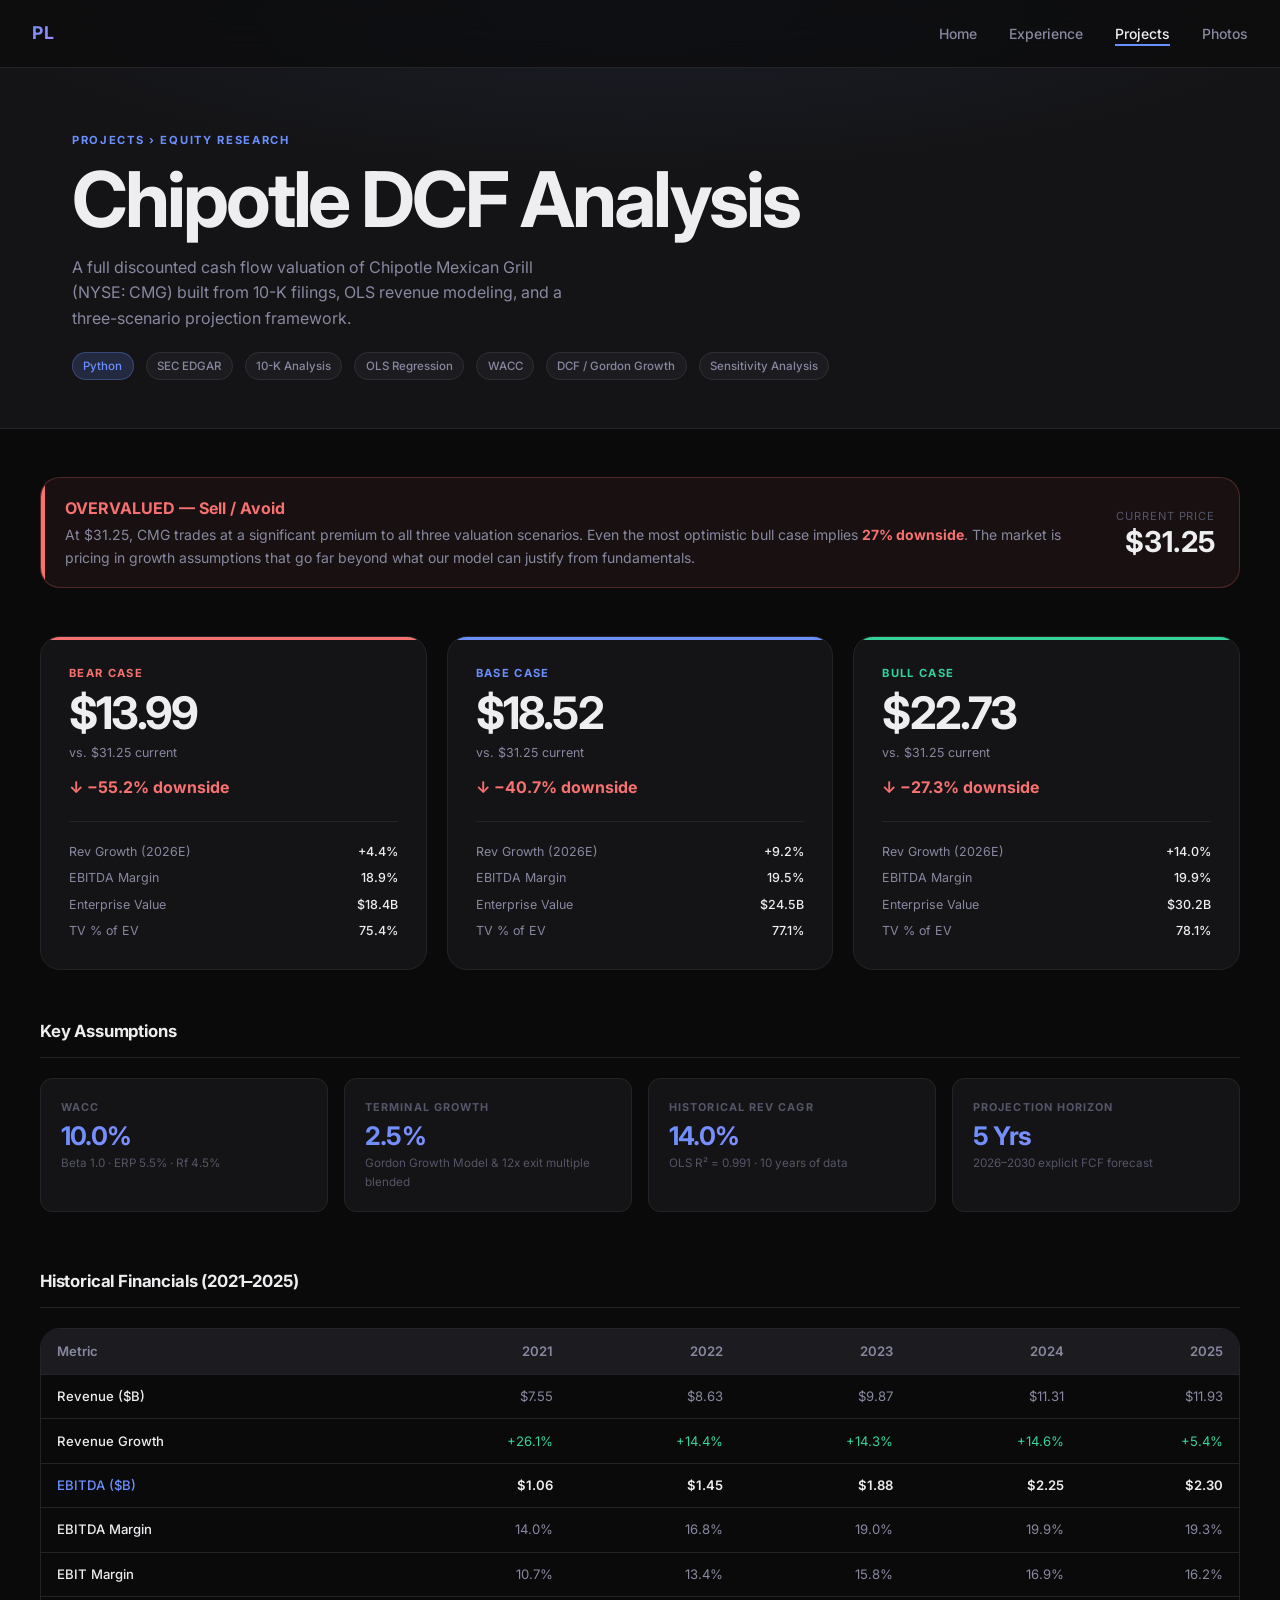
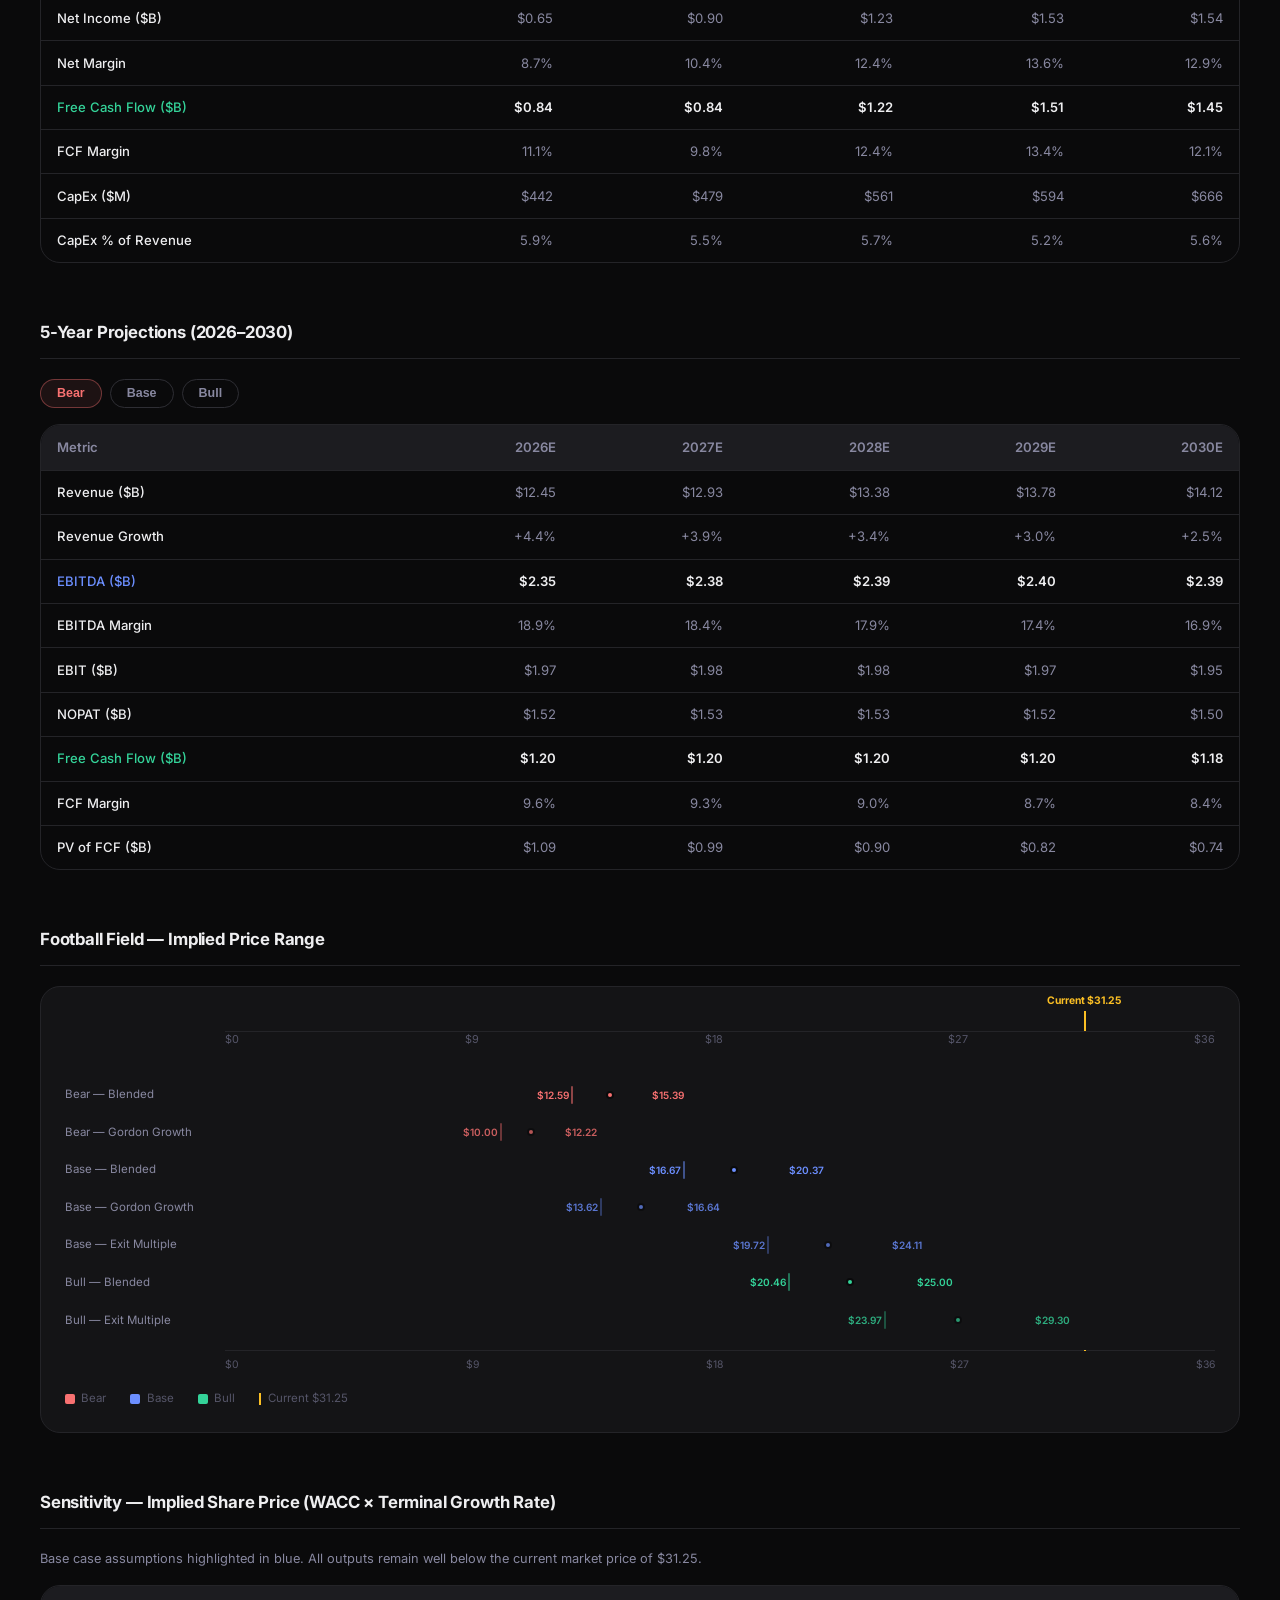
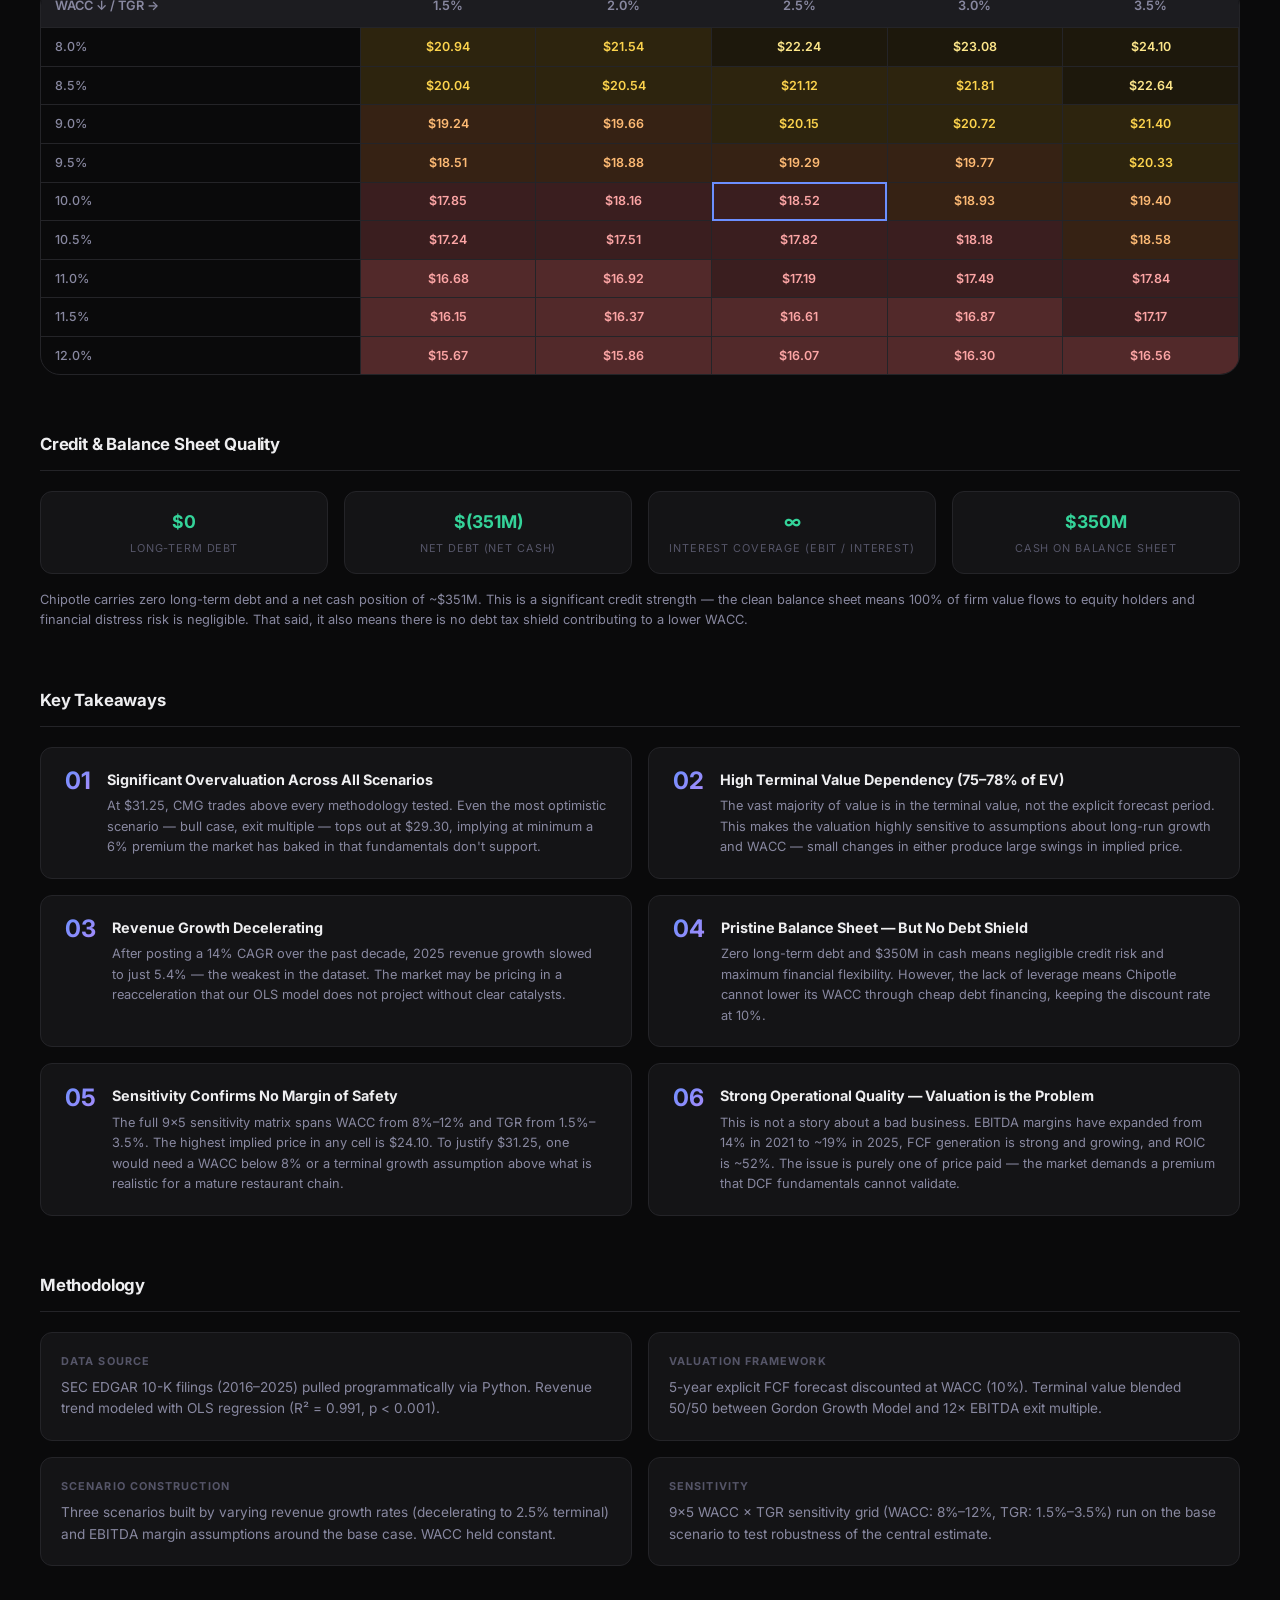
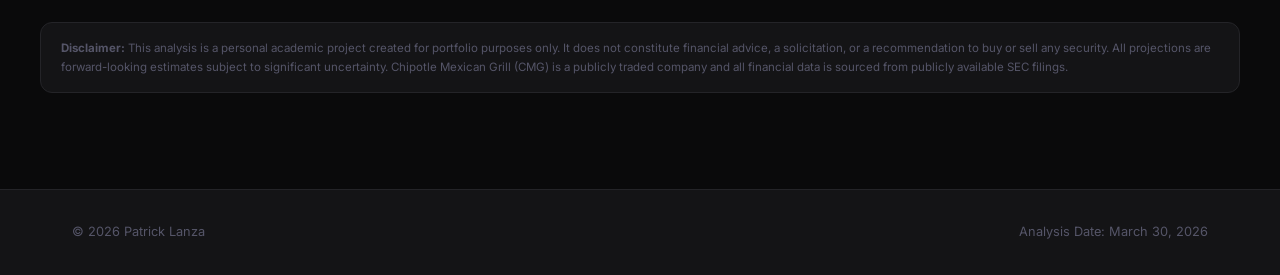
==== commit 2a691e2e: "Update chipotle-dcf.html remove emojis" ====
--- a/chipotle-dcf.html
+++ b/chipotle-dcf.html
@@ -323,7 +323,6 @@
 
     <!-- Verdict -->
     <div class="verdict-banner reveal">
-      <div class="verdict-icon">&#9888;&#65039;</div>
       <div class="verdict-text">
         <strong>OVERVALUED &mdash; Sell / Avoid</strong>
         <p>At $31.25, CMG trades at a significant premium to all three valuation scenarios. Even the most optimistic bull case implies <strong>27% downside</strong>. The market is pricing in growth assumptions that go far beyond what our model can justify from fundamentals.</p>
@@ -382,7 +381,7 @@
 
     <!-- Key Assumptions -->
     <div class="dcf-section reveal">
-      <div class="dcf-section-title"><span class="sec-icon">&#9881;&#65039;</span> Key Assumptions</div>
+      <div class="dcf-section-title"></span> Key Assumptions</div>
       <div class="assumptions-grid">
         <div class="assumption-card">
           <div class="assumption-label">WACC</div>
@@ -409,7 +408,7 @@
 
     <!-- Historical Financials -->
     <div class="dcf-section reveal">
-      <div class="dcf-section-title"><span class="sec-icon">&#128200;</span> Historical Financials (2021&ndash;2025)</div>
+      <div class="dcf-section-title"></span> Historical Financials (2021&ndash;2025)</div>
       <div class="fin-table-wrap">
         <table class="fin-table">
           <thead>
@@ -474,7 +473,7 @@
 
     <!-- Projections -->
     <div class="dcf-section reveal">
-      <div class="dcf-section-title"><span class="sec-icon">&#128203;</span> 5-Year Projections (2026&ndash;2030)</div>
+      <div class="dcf-section-title"></span> 5-Year Projections (2026&ndash;2030)</div>
       <div class="proj-tabs">
         <button class="proj-tab active-bear" onclick="switchScenario('bear', this)">Bear</button>
         <button class="proj-tab" onclick="switchScenario('base', this)">Base</button>
@@ -550,7 +549,7 @@
 
     <!-- Football Field -->
     <div class="dcf-section reveal">
-      <div class="dcf-section-title"><span class="sec-icon">&#127944;</span> Football Field &mdash; Implied Price Range</div>
+      <div class="dcf-section-title"></span> Football Field &mdash; Implied Price Range</div>
       <div class="football-wrap">
         <!-- Scale header -->
         <div style="margin-left:160px; position:relative; margin-bottom:2rem;">
@@ -656,7 +655,7 @@
 
     <!-- Sensitivity Table -->
     <div class="dcf-section reveal">
-      <div class="dcf-section-title"><span class="sec-icon">&#128290;</span> Sensitivity — Implied Share Price (WACC &times; Terminal Growth Rate)</div>
+      <div class="dcf-section-title"></span> Sensitivity — Implied Share Price (WACC &times; Terminal Growth Rate)</div>
       <p style="font-size:0.8rem; color:var(--text2); margin-bottom:1rem;">Base case assumptions highlighted in blue. All outputs remain well below the current market price of $31.25.</p>
       <div class="sens-table-wrap">
         <table class="sens-table">
@@ -710,7 +709,7 @@
 
     <!-- Credit Metrics -->
     <div class="dcf-section reveal">
-      <div class="dcf-section-title"><span class="sec-icon">&#127959;&#65039;</span> Credit &amp; Balance Sheet Quality</div>
+      <div class="dcf-section-title"></span> Credit &amp; Balance Sheet Quality</div>
       <div class="credit-strip">
         <div class="credit-item">
           <div class="credit-val">$0</div>
@@ -734,7 +733,7 @@
 
     <!-- Takeaways -->
     <div class="dcf-section reveal">
-      <div class="dcf-section-title"><span class="sec-icon">&#128161;</span> Key Takeaways</div>
+      <div class="dcf-section-title"></span> Key Takeaways</div>
       <div class="takeaways-grid">
         <div class="takeaway-card">
           <div class="takeaway-num">01</div>
@@ -783,7 +782,7 @@
 
     <!-- Methodology -->
     <div class="dcf-section reveal">
-      <div class="dcf-section-title"><span class="sec-icon">&#128196;</span> Methodology</div>
+      <div class="dcf-section-title"></span> Methodology</div>
       <div style="display:grid; grid-template-columns:1fr 1fr; gap:1rem;">
         <div class="assumption-card">
           <div class="assumption-label">Data Source</div>
